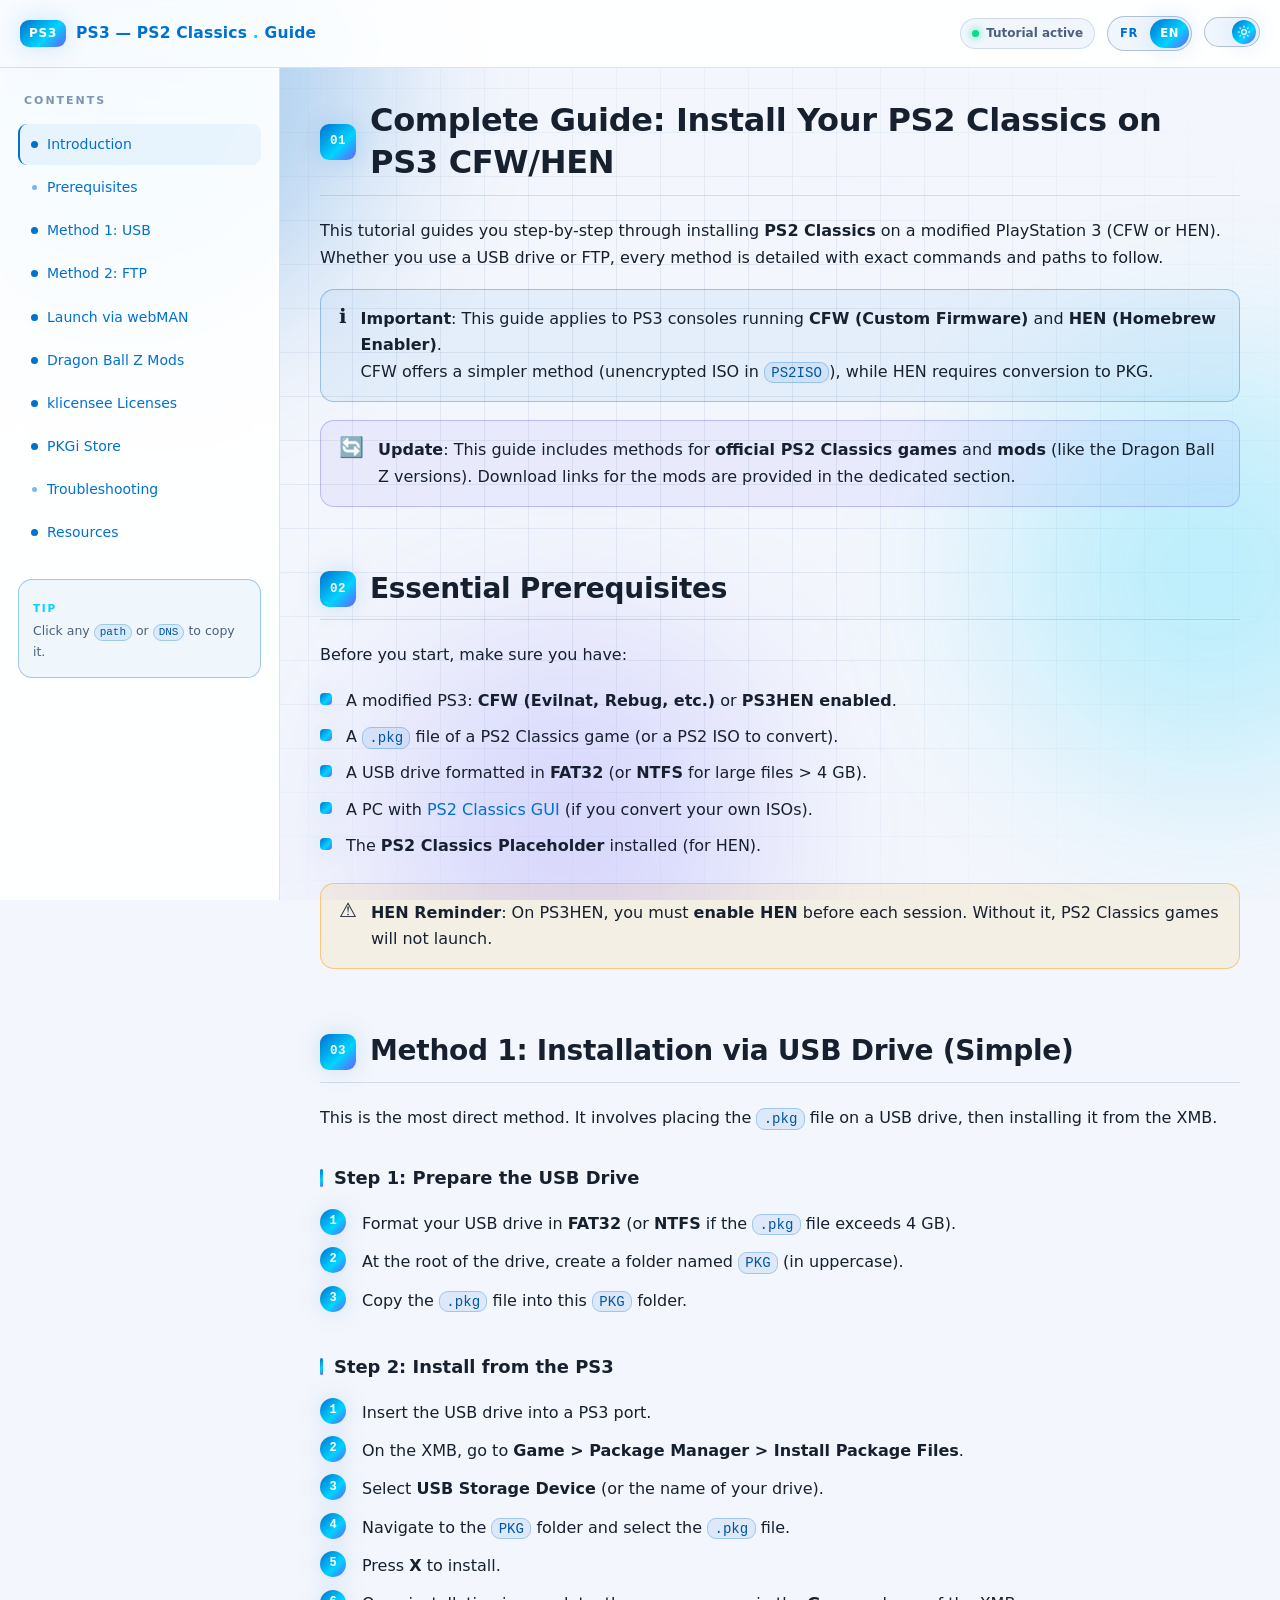
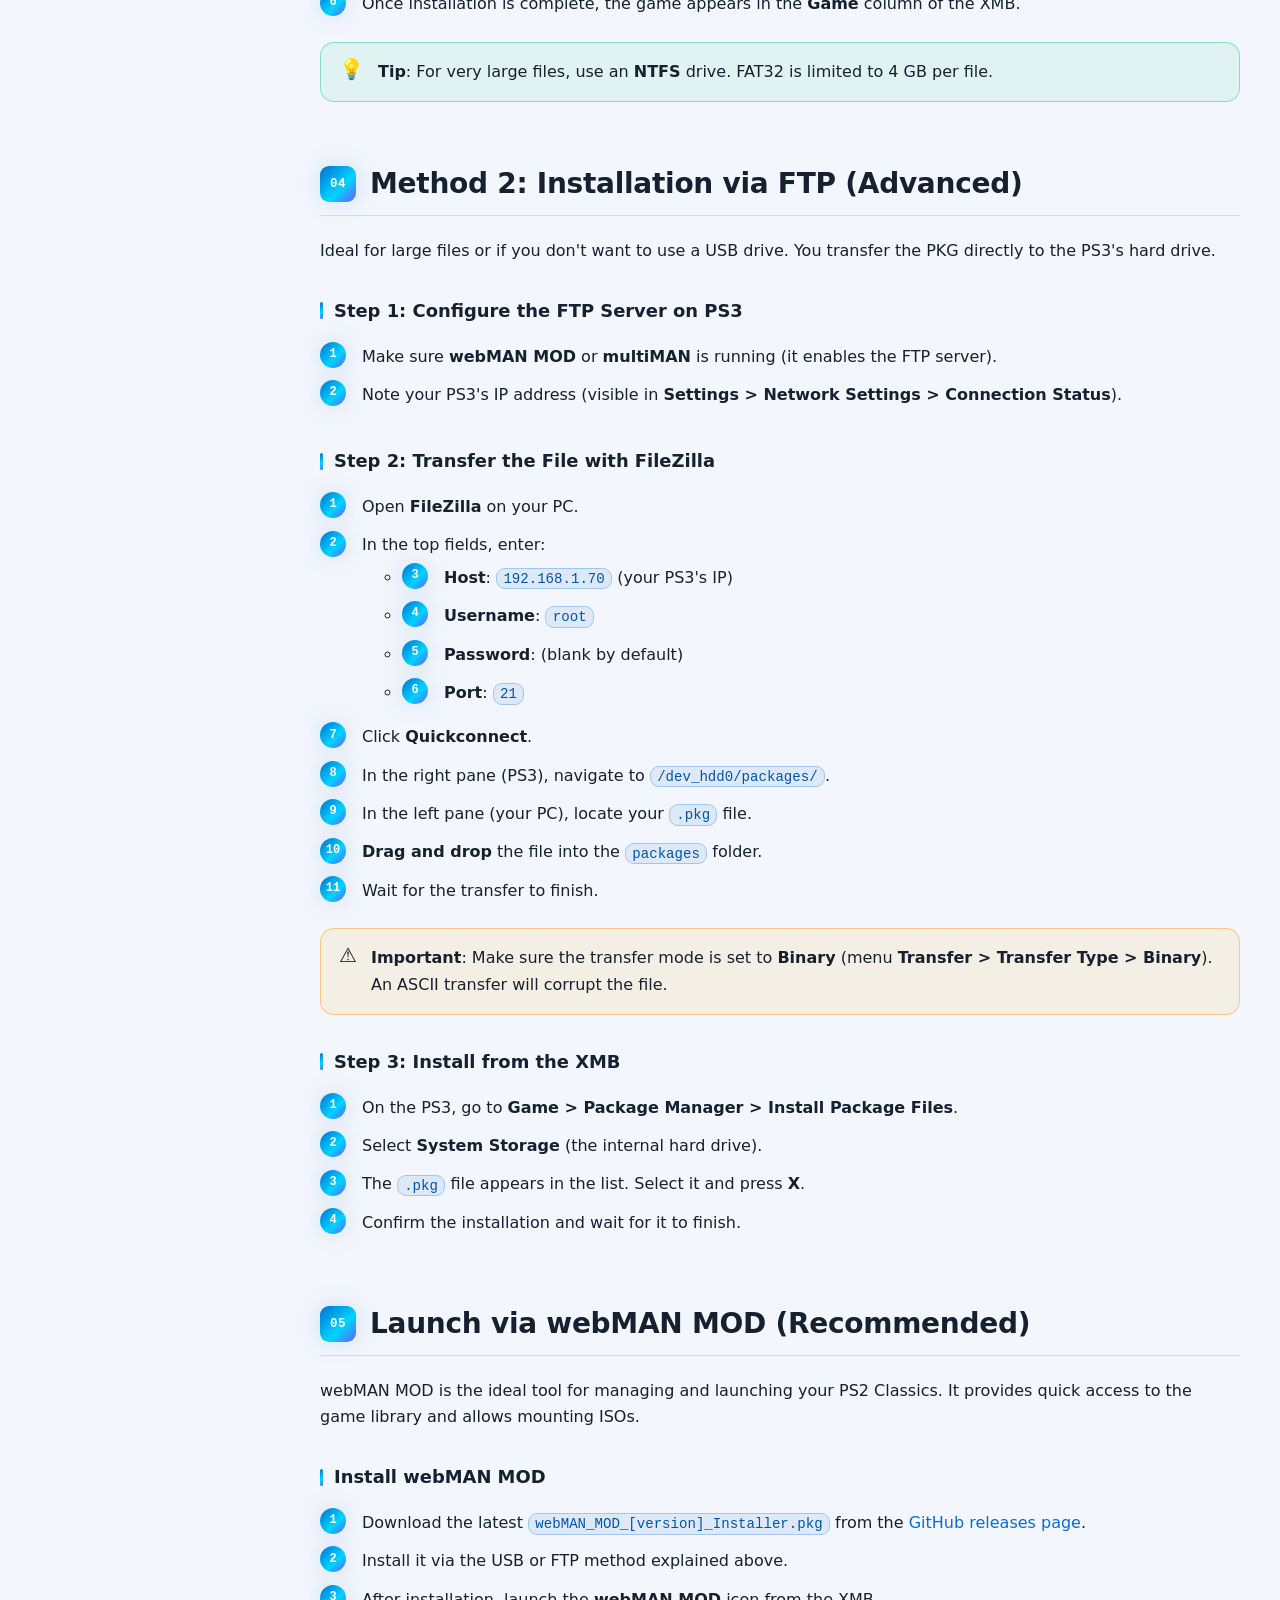
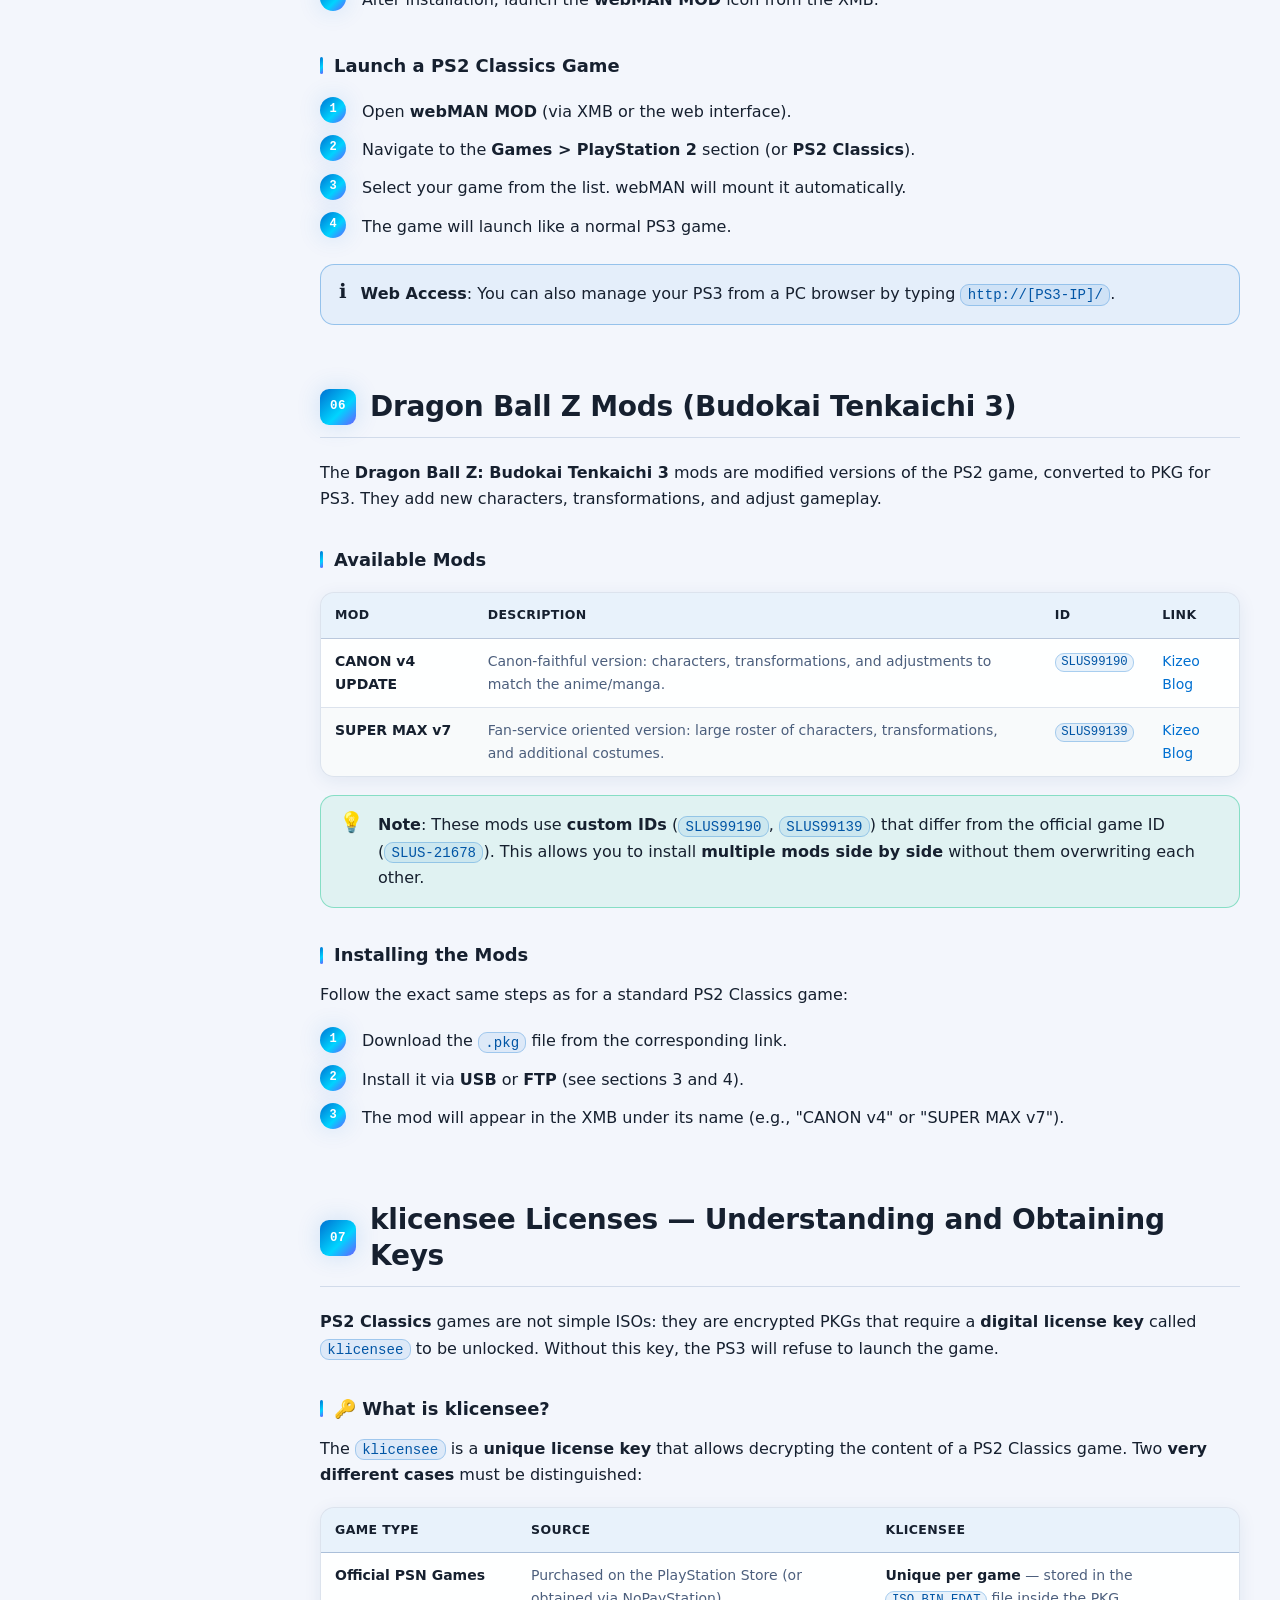
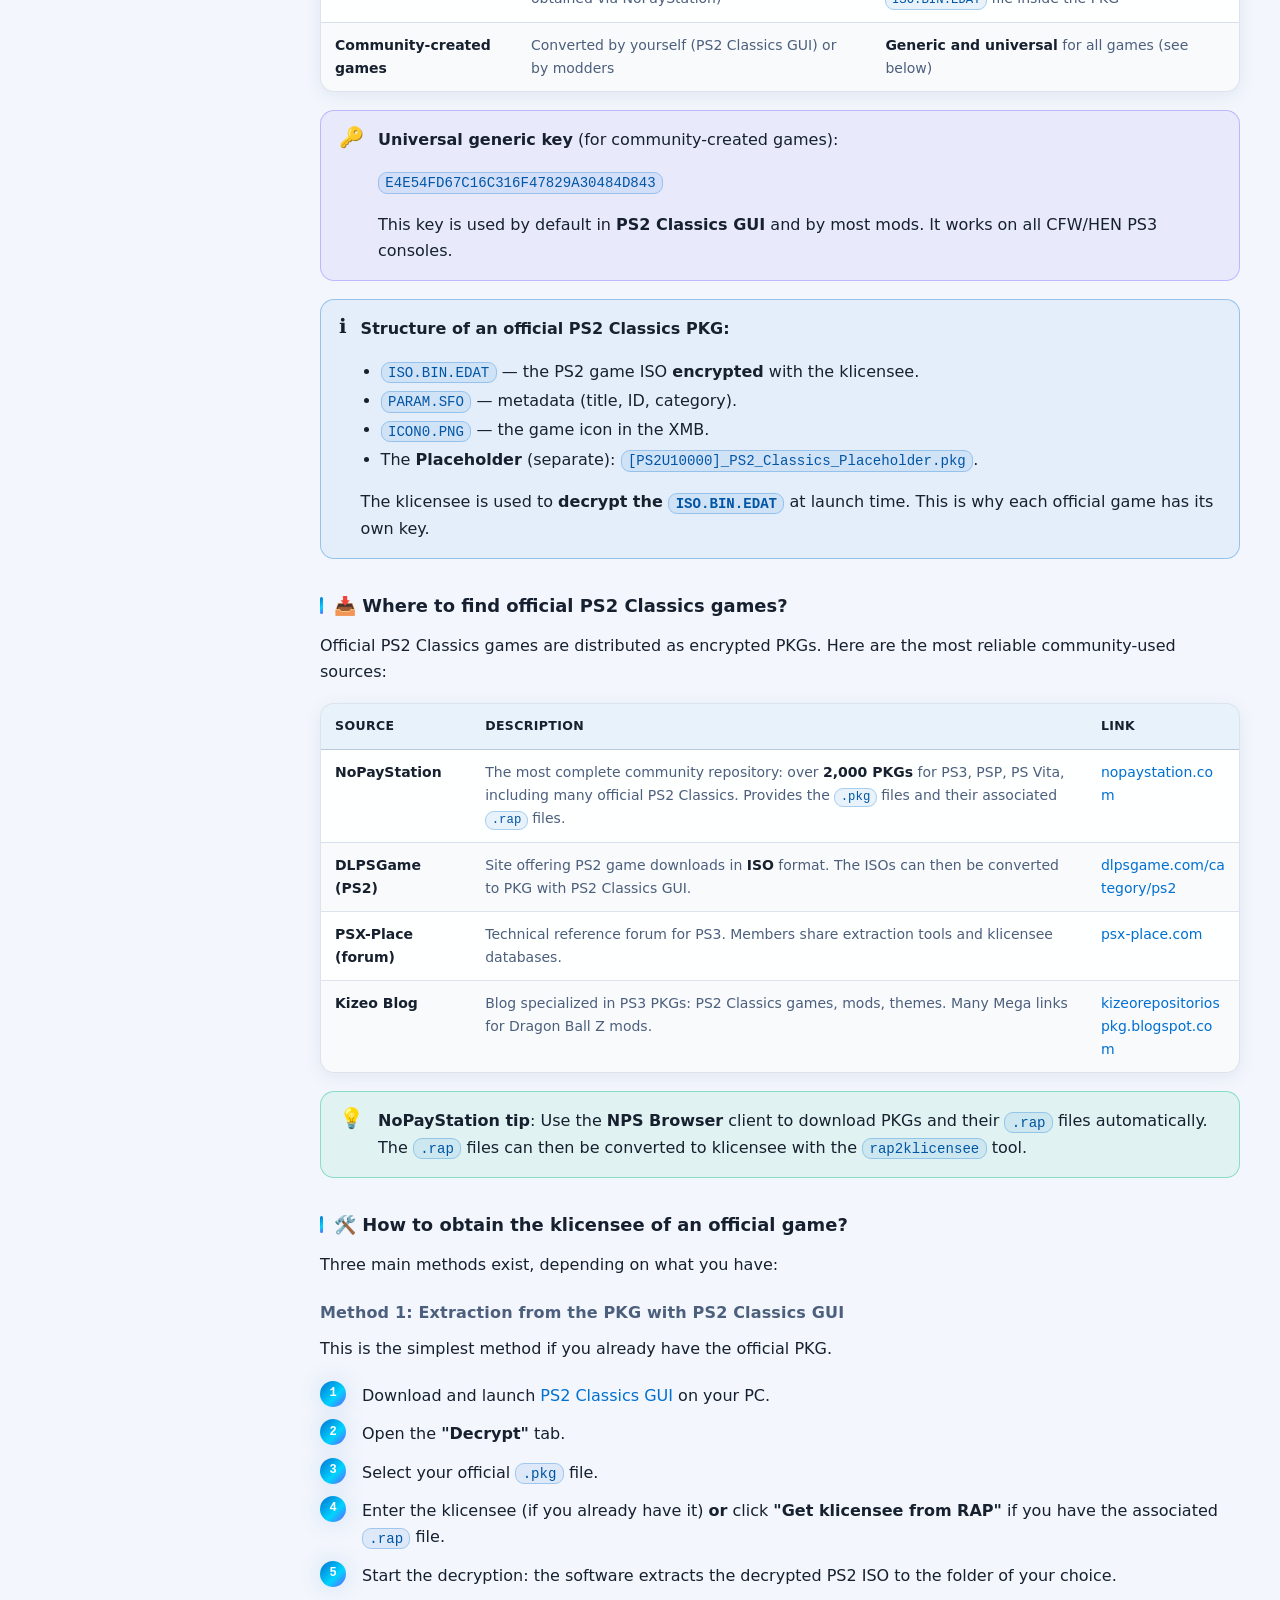
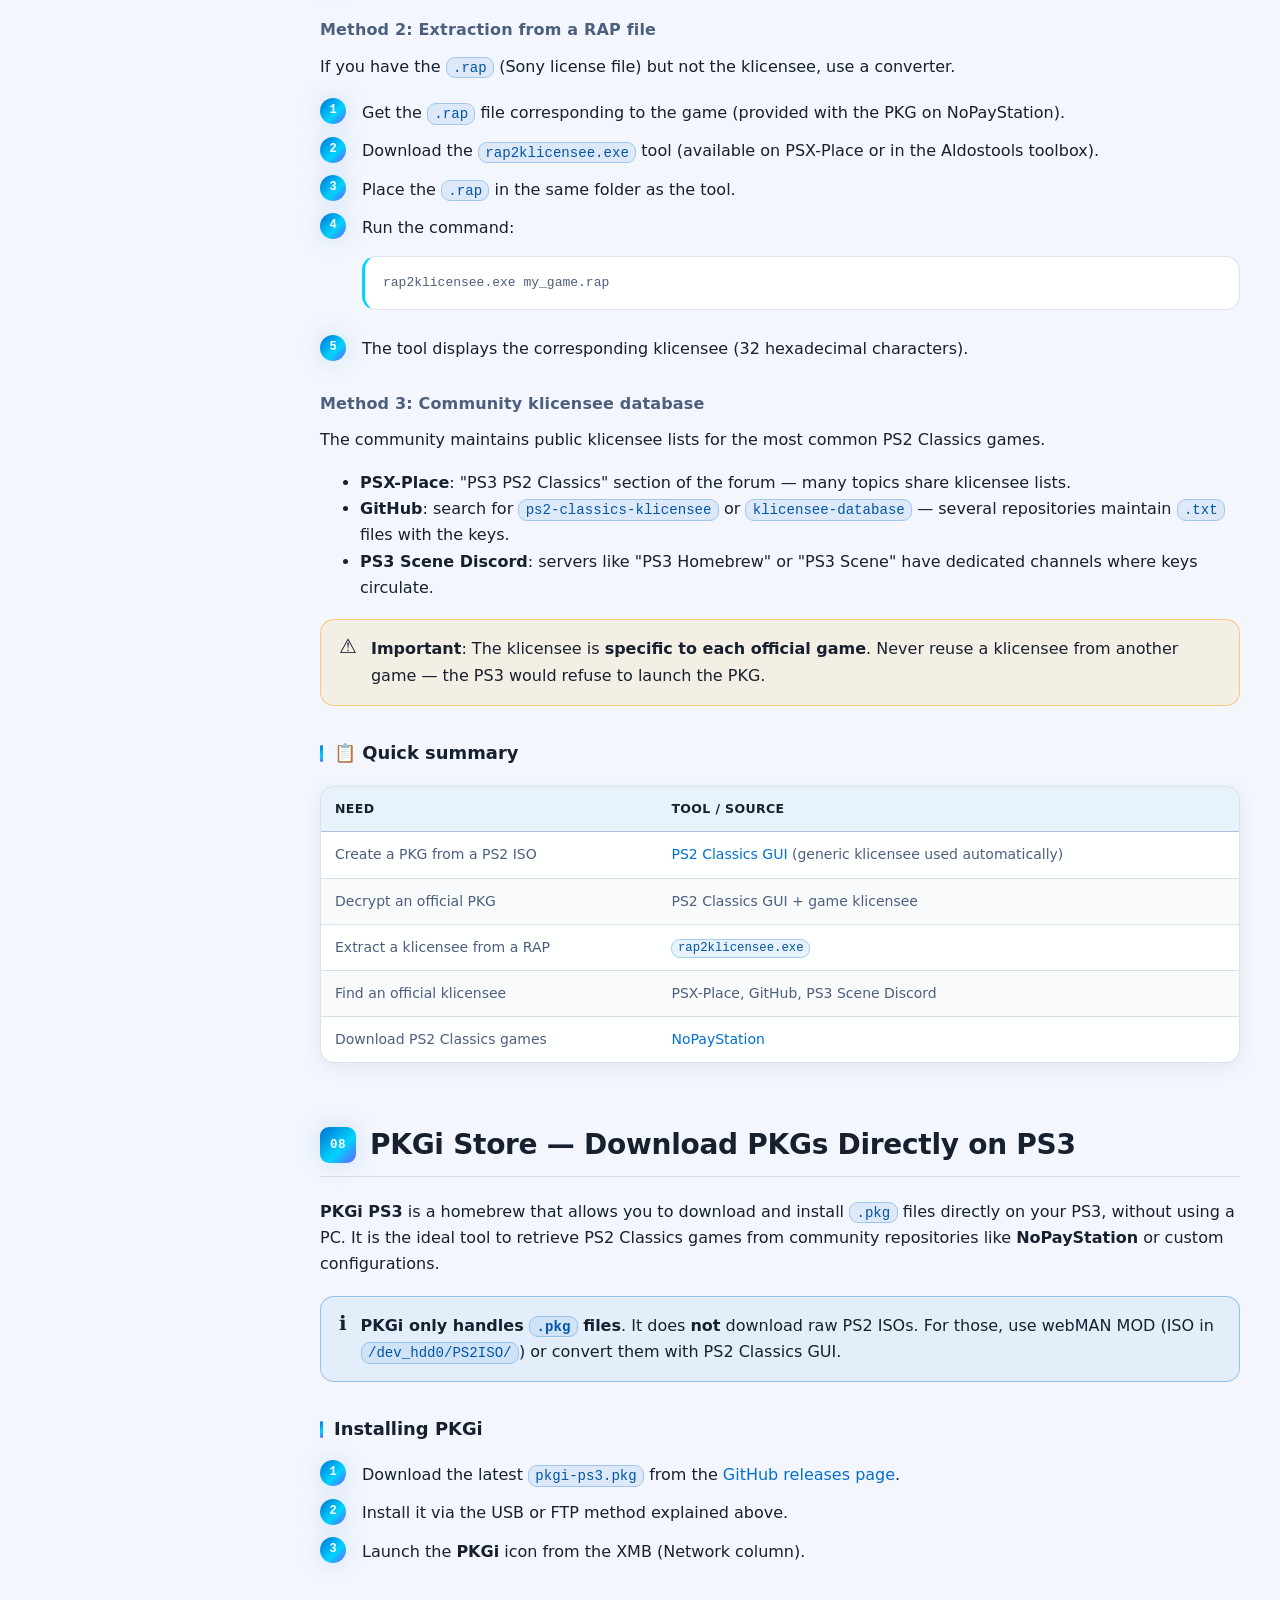
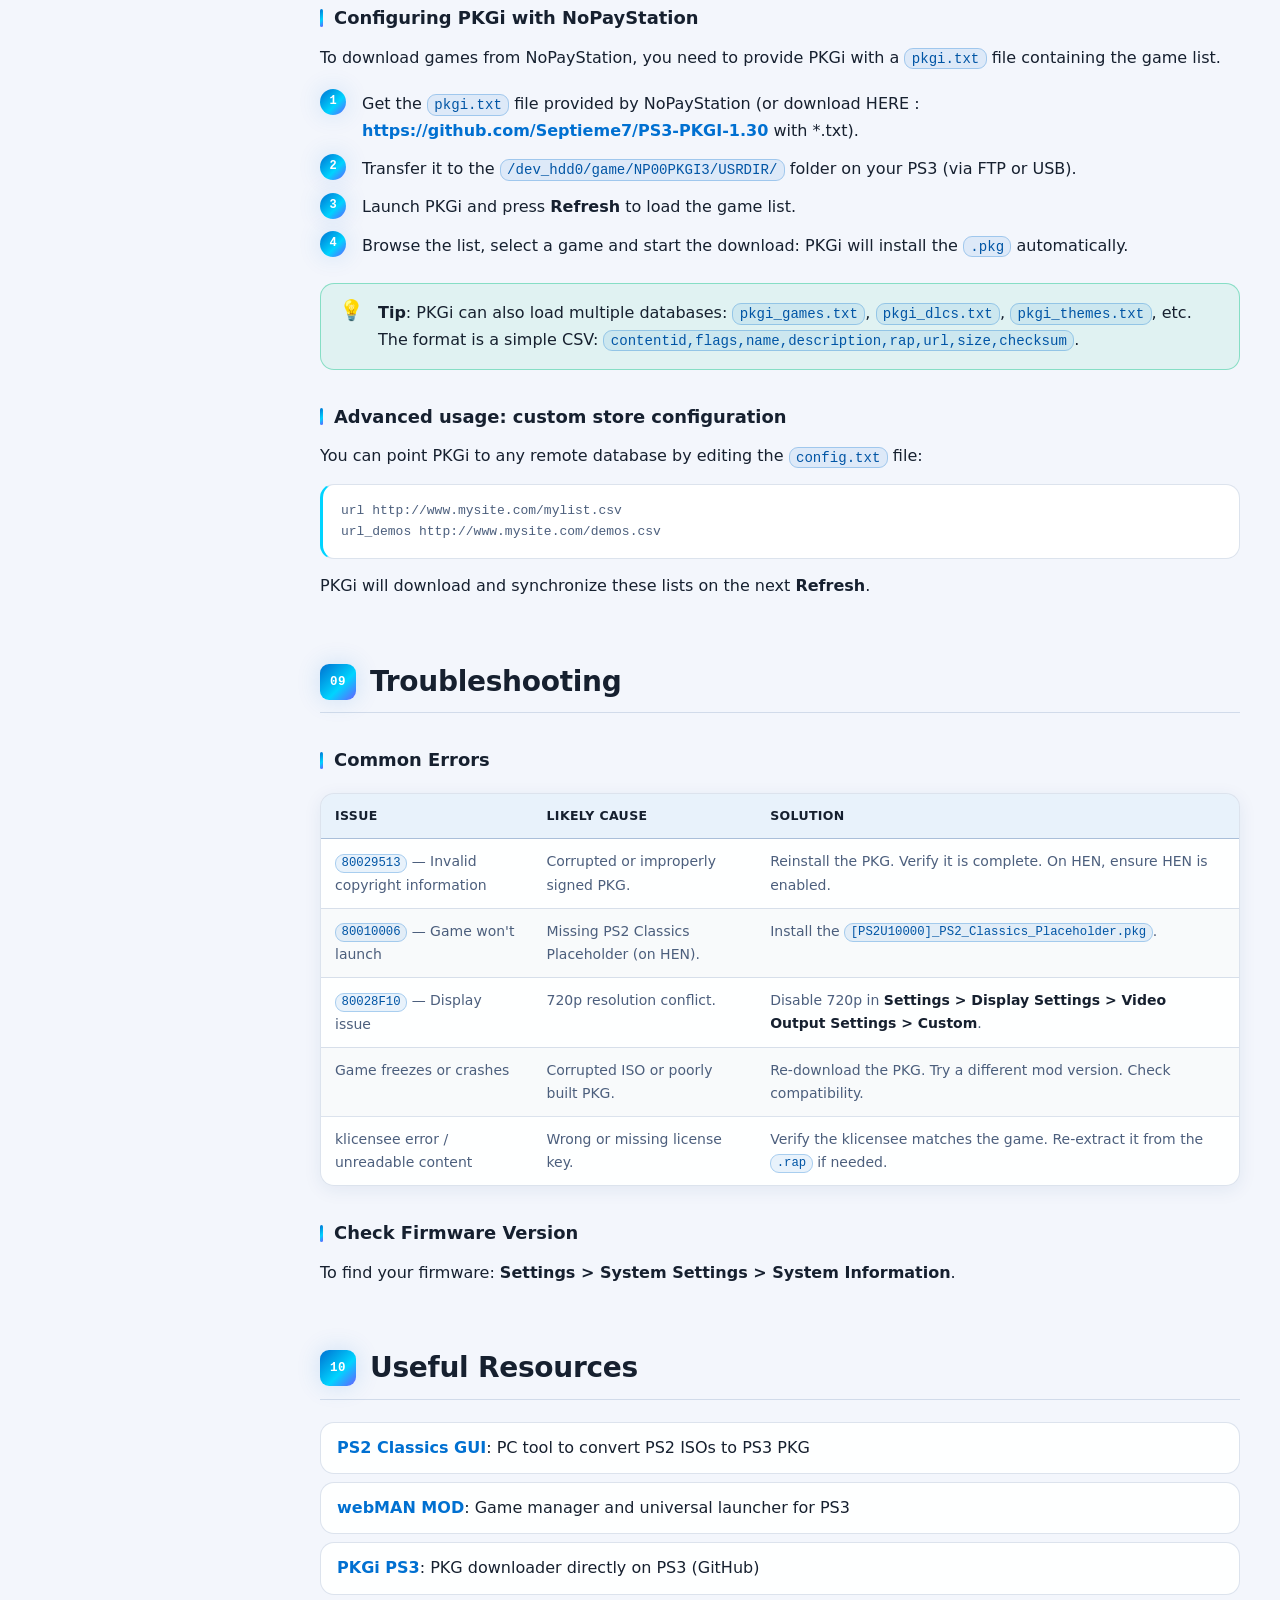
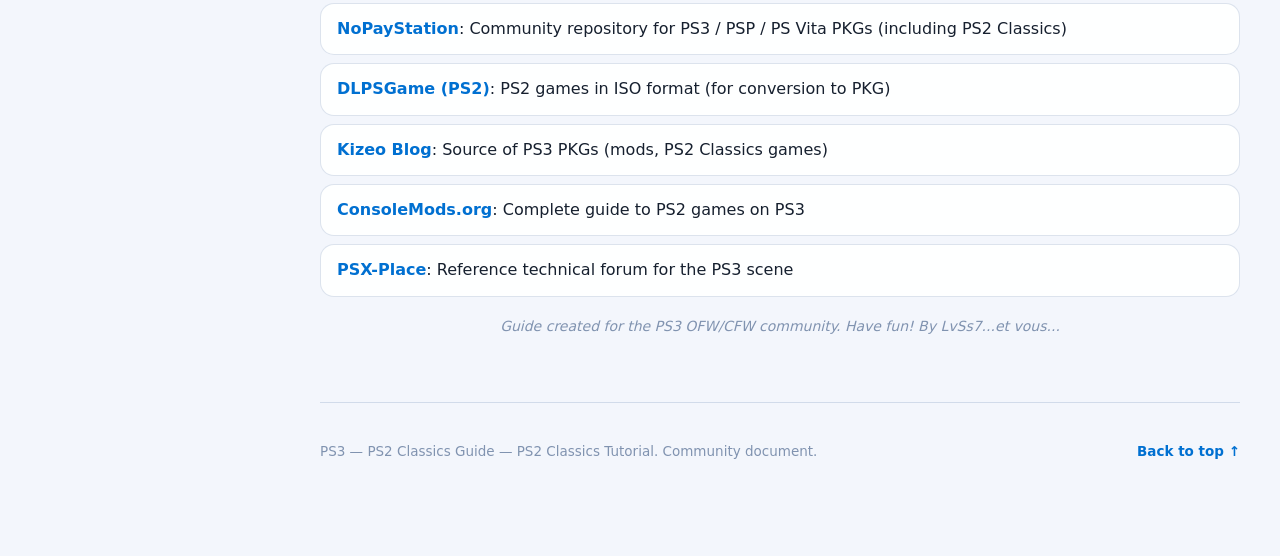
==== assets/html/en.html @ 11666c79 "Start Ps2 Classics" ====
<!DOCTYPE html>
<html lang="en" data-theme="dark">
<head>
  <meta charset="UTF-8">
  <meta name="viewport" content="width=device-width, initial-scale=1.0, viewport-fit=cover">
  <meta name="theme-color" content="#0a0e1a">
  <title>PS3 Guide — Install PS2 Classics (CFW/HEN)</title>
  <meta name="description" content="Complete tutorial: install your PS2 Classics (official games and mods) on PS3 CFW/HEN via USB, FTP and webMAN MOD.">
  <meta name="author" content="PS3 Revival Community">

  <link rel="manifest" href="../../site.manifest">
  <meta name="mobile-web-app-capable" content="yes">
  <meta name="apple-mobile-web-app-capable" content="yes">
  <meta name="apple-mobile-web-app-status-bar-style" content="black-translucent">
  <meta name="apple-mobile-web-app-title" content="PS2 Classics Tutorial">

  <meta property="og:type" content="website">
  <meta property="og:title" content="PS3 Guide — Install PS2 Classics (CFW/HEN)">
  <meta property="og:description" content="Complete tutorial to install your PS2 Classics on a modded PS3.">
  <meta property="og:locale" content="en_US">
  <meta property="og:locale:alternate" content="fr_FR">

  <link rel="alternate" hreflang="fr" href="../../index.html">
  <link rel="alternate" hreflang="en" href="./en.html">

  <link rel="icon" type="image/x-icon" href="../icon/favicon.ico">
  <link rel="icon" type="image/png" sizes="16x16" href="../icon/favicon-16x16.png">
  <link rel="icon" type="image/png" sizes="32x32" href="../icon/favicon-32x32.png">
  <link rel="apple-touch-icon" sizes="180x180" href="../icon/apple-touch-icon.png">
  <link rel="icon" type="image/png" sizes="192x192" href="../icon/android-chrome-192x192.png">
  <link rel="icon" type="image/png" sizes="512x512" href="../icon/android-chrome-512x512.png">

  <link rel="stylesheet" href="../style/style.css">
</head>
<body id="top">

  <img src="../image/me7.png" alt="" aria-hidden="true" id="bouncingImage" class="bouncing-image">

  <div class="bg-layer" aria-hidden="true">
    <div class="bg-grid"></div>
    <div class="bg-orb bg-orb--1"></div>
    <div class="bg-orb bg-orb--2"></div>
    <div class="bg-orb bg-orb--3"></div>
  </div>

  <div class="scroll-progress" aria-hidden="true"><span id="scrollProgressBar"></span></div>

  <header class="site-header" id="siteHeader">
    <div class="header-inner">
      <button class="menu-toggle" id="menuToggle" aria-label="Open menu" aria-expanded="false">
        <span></span><span></span><span></span>
      </button>

      <a href="#top" class="brand" aria-label="Back to top">
        <span class="brand-badge">PS3</span>
        <span class="brand-text">PS3 — PS2 Classics<span class="brand-dot"> . </span>Guide</span>
      </a>

      <div class="header-actions">
        <span class="status-pill" title="Status indicator">
          <span class="status-dot"></span> Tutorial active
        </span>

        <div class="lang-switch" role="group" aria-label="Language / Langue">
          <a href="../../index.html" class="lang-btn" aria-label="Français" hreflang="fr">FR</a>
          <span class="lang-btn is-active" aria-current="page" aria-label="English">EN</span>
        </div>

        <button class="theme-toggle" id="themeToggle" aria-label="Toggle theme" aria-pressed="false">
          <span class="theme-toggle__track">
            <span class="theme-toggle__thumb">
              <svg class="ico-sun" viewBox="0 0 24 24" aria-hidden="true"><circle cx="12" cy="12" r="4"/><path d="M12 2v2M12 20v2M4.93 4.93l1.41 1.41M17.66 17.66l1.41 1.41M2 12h2M20 12h2M4.93 19.07l1.41-1.41M17.66 6.34l1.41-1.41"/></svg>
              <svg class="ico-moon" viewBox="0 0 24 24" aria-hidden="true"><path d="M21 12.8A9 9 0 1 1 11.2 3a7 7 0 0 0 9.8 9.8z"/></svg>
            </span>
          </span>
        </button>
      </div>
    </div>
  </header>

  <aside class="sidebar" id="sidebar" aria-label="Main navigation">
    <nav class="sidebar-inner">
      <p class="sidebar-label">Contents</p>
      <ul class="nav-list">
        <li><a href="#intro" class="nav-link"><span class="nav-bullet"></span>Introduction</a></li>
        <li><a href="#prerequis" class="nav-link"><span class="nav-bullet"></span>Prerequisites</a></li>
        <li><a href="#methode-1-usb" class="nav-link"><span class="nav-bullet"></span>Method 1: USB</a></li>
        <li><a href="#methode-2-ftp" class="nav-link"><span class="nav-bullet"></span>Method 2: FTP</a></li>
        <li><a href="#webman" class="nav-link"><span class="nav-bullet"></span>Launch via webMAN</a></li>
        <li><a href="#mods-dbz" class="nav-link"><span class="nav-bullet"></span>Dragon Ball Z Mods</a></li>
        <li><a href="#klicensee" class="nav-link"><span class="nav-bullet"></span>klicensee Licenses</a></li>
        <li><a href="#pkgi" class="nav-link"><span class="nav-bullet"></span>PKGi Store</a></li>
        <li><a href="#depannage" class="nav-link"><span class="nav-bullet"></span>Troubleshooting</a></li>
        <li><a href="#ressources" class="nav-link"><span class="nav-bullet"></span>Resources</a></li>
      </ul>
      <div class="sidebar-foot">
        <span class="sidebar-foot__label">Tip</span>
        <p>Click any <code>path</code> or <code>DNS</code> to copy it.</p>
      </div>
    </nav>
  </aside>
  <div class="sidebar-backdrop" id="sidebarBackdrop" hidden></div>

  <main class="content" id="content">

    <!-- INTRO -->
    <section id="intro" class="section">
      <header class="section-head">
        <span class="section-tag">01</span>
        <h1 class="section-title">Complete Guide: Install Your PS2 Classics on PS3 CFW/HEN</h1>
      </header>
      <div class="section-body">
        <p>This tutorial guides you step-by-step through installing <strong>PS2 Classics</strong> on a modified PlayStation 3 (CFW or HEN). Whether you use a USB drive or FTP, every method is detailed with exact commands and paths to follow.</p>

        <div class="callout callout--info">
          <div class="callout__icon">ℹ️</div>
          <div class="callout__content">
            <p><strong>Important</strong>: This guide applies to PS3 consoles running <strong>CFW (Custom Firmware)</strong> and <strong>HEN (Homebrew Enabler)</strong>.<br>
            CFW offers a simpler method (unencrypted ISO in <code>PS2ISO</code>), while HEN requires conversion to PKG.</p>
          </div>
        </div>

        <div class="callout callout--accent">
          <div class="callout__icon">🔄</div>
          <div class="callout__content">
            <p><strong>Update</strong>: This guide includes methods for <strong>official PS2 Classics games</strong> and <strong>mods</strong> (like the Dragon Ball Z versions). Download links for the mods are provided in the dedicated section.</p>
          </div>
        </div>
      </div>
    </section>

    <!-- PREREQUIS -->
    <section id="prerequis" class="section">
      <header class="section-head">
        <span class="section-tag">02</span>
        <h2 class="section-title">Essential Prerequisites</h2>
      </header>
      <div class="section-body">
        <p>Before you start, make sure you have:</p>
        <ul class="checklist">
          <li>A modified PS3: <strong>CFW (Evilnat, Rebug, etc.)</strong> or <strong>PS3HEN enabled</strong>.</li>
          <li>A <code>.pkg</code> file of a PS2 Classics game (or a PS2 ISO to convert).</li>
          <li>A USB drive formatted in <strong>FAT32</strong> (or <strong>NTFS</strong> for large files &gt; 4 GB).</li>
          <li>A PC with <a href="https://www.psx-place.com/resources/ps2-classics-gui.638/" target="_blank" rel="noopener">PS2 Classics GUI</a> (if you convert your own ISOs).</li>
          <li>The <strong>PS2 Classics Placeholder</strong> installed (for HEN).</li>
        </ul>

        <div class="callout callout--warn">
          <div class="callout__icon">⚠️</div>
          <div class="callout__content">
            <p><strong>HEN Reminder</strong>: On PS3HEN, you must <strong>enable HEN</strong> before each session. Without it, PS2 Classics games will not launch.</p>
          </div>
        </div>
      </div>
    </section>

    <!-- METHODE 1 : USB -->
    <section id="methode-1-usb" class="section">
      <header class="section-head">
        <span class="section-tag">03</span>
        <h2 class="section-title">Method 1: Installation via USB Drive (Simple)</h2>
      </header>
      <div class="section-body">
        <p>This is the most direct method. It involves placing the <code>.pkg</code> file on a USB drive, then installing it from the XMB.</p>

        <h3 class="sub-title">Step 1: Prepare the USB Drive</h3>
        <ol class="steps">
          <li>Format your USB drive in <strong>FAT32</strong> (or <strong>NTFS</strong> if the <code>.pkg</code> file exceeds 4 GB).</li>
          <li>At the root of the drive, create a folder named <code>PKG</code> (in uppercase).</li>
          <li>Copy the <code>.pkg</code> file into this <code>PKG</code> folder.</li>
        </ol>

        <h3 class="sub-title">Step 2: Install from the PS3</h3>
        <ol class="steps">
          <li>Insert the USB drive into a PS3 port.</li>
          <li>On the XMB, go to <strong>Game &gt; Package Manager &gt; Install Package Files</strong>.</li>
          <li>Select <strong>USB Storage Device</strong> (or the name of your drive).</li>
          <li>Navigate to the <code>PKG</code> folder and select the <code>.pkg</code> file.</li>
          <li>Press <strong>X</strong> to install.</li>
          <li>Once installation is complete, the game appears in the <strong>Game</strong> column of the XMB.</li>
        </ol>

        <div class="callout callout--tip">
          <div class="callout__icon">💡</div>
          <div class="callout__content">
            <p><strong>Tip</strong>: For very large files, use an <strong>NTFS</strong> drive. FAT32 is limited to 4 GB per file.</p>
          </div>
        </div>
      </div>
    </section>

    <!-- METHODE 2 : FTP -->
    <section id="methode-2-ftp" class="section">
      <header class="section-head">
        <span class="section-tag">04</span>
        <h2 class="section-title">Method 2: Installation via FTP (Advanced)</h2>
      </header>
      <div class="section-body">
        <p>Ideal for large files or if you don't want to use a USB drive. You transfer the PKG directly to the PS3's hard drive.</p>

        <h3 class="sub-title">Step 1: Configure the FTP Server on PS3</h3>
        <ol class="steps">
          <li>Make sure <strong>webMAN MOD</strong> or <strong>multiMAN</strong> is running (it enables the FTP server).</li>
          <li>Note your PS3's IP address (visible in <strong>Settings &gt; Network Settings &gt; Connection Status</strong>).</li>
        </ol>

        <h3 class="sub-title">Step 2: Transfer the File with FileZilla</h3>
        <ol class="steps">
          <li>Open <strong>FileZilla</strong> on your PC.</li>
          <li>In the top fields, enter:
            <ul>
              <li><strong>Host</strong>: <code class="dns">192.168.1.70</code> (your PS3's IP)</li>
              <li><strong>Username</strong>: <code class="dns">root</code></li>
              <li><strong>Password</strong>: (blank by default)</li>
              <li><strong>Port</strong>: <code class="dns">21</code></li>
            </ul>
          </li>
          <li>Click <strong>Quickconnect</strong>.</li>
          <li>In the right pane (PS3), navigate to <code>/dev_hdd0/packages/</code>.</li>
          <li>In the left pane (your PC), locate your <code>.pkg</code> file.</li>
          <li><strong>Drag and drop</strong> the file into the <code>packages</code> folder.</li>
          <li>Wait for the transfer to finish.</li>
        </ol>

        <div class="callout callout--warn">
          <div class="callout__icon">⚠️</div>
          <div class="callout__content">
            <p><strong>Important</strong>: Make sure the transfer mode is set to <strong>Binary</strong> (menu <strong>Transfer &gt; Transfer Type &gt; Binary</strong>). An ASCII transfer will corrupt the file.</p>
          </div>
        </div>

        <h3 class="sub-title">Step 3: Install from the XMB</h3>
        <ol class="steps">
          <li>On the PS3, go to <strong>Game &gt; Package Manager &gt; Install Package Files</strong>.</li>
          <li>Select <strong>System Storage</strong> (the internal hard drive).</li>
          <li>The <code>.pkg</code> file appears in the list. Select it and press <strong>X</strong>.</li>
          <li>Confirm the installation and wait for it to finish.</li>
        </ol>
      </div>
    </section>

    <!-- WEBMAN -->
    <section id="webman" class="section">
      <header class="section-head">
        <span class="section-tag">05</span>
        <h2 class="section-title">Launch via webMAN MOD (Recommended)</h2>
      </header>
      <div class="section-body">
        <p>webMAN MOD is the ideal tool for managing and launching your PS2 Classics. It provides quick access to the game library and allows mounting ISOs.</p>

        <h3 class="sub-title">Install webMAN MOD</h3>
        <ol class="steps">
          <li>Download the latest <code>webMAN_MOD_[version]_Installer.pkg</code> from the <a href="https://github.com/aldostools/webMAN-MOD/releases" target="_blank" rel="noopener">GitHub releases page</a>.</li>
          <li>Install it via the USB or FTP method explained above.</li>
          <li>After installation, launch the <strong>webMAN MOD</strong> icon from the XMB.</li>
        </ol>

        <h3 class="sub-title">Launch a PS2 Classics Game</h3>
        <ol class="steps">
          <li>Open <strong>webMAN MOD</strong> (via XMB or the web interface).</li>
          <li>Navigate to the <strong>Games &gt; PlayStation 2</strong> section (or <strong>PS2 Classics</strong>).</li>
          <li>Select your game from the list. webMAN will mount it automatically.</li>
          <li>The game will launch like a normal PS3 game.</li>
        </ol>

        <div class="callout callout--info">
          <div class="callout__icon">ℹ️</div>
          <div class="callout__content">
            <p><strong>Web Access</strong>: You can also manage your PS3 from a PC browser by typing <code>http://[PS3-IP]/</code>.</p>
          </div>
        </div>
      </div>
    </section>

    <!-- MODS DBZ -->
    <section id="mods-dbz" class="section">
      <header class="section-head">
        <span class="section-tag">06</span>
        <h2 class="section-title">Dragon Ball Z Mods (Budokai Tenkaichi 3)</h2>
      </header>
      <div class="section-body">
        <p>The <strong>Dragon Ball Z: Budokai Tenkaichi 3</strong> mods are modified versions of the PS2 game, converted to PKG for PS3. They add new characters, transformations, and adjust gameplay.</p>

        <h3 class="sub-title">Available Mods</h3>
        <div class="table-wrap">
          <table>
            <thead><tr><th>Mod</th><th>Description</th><th>ID</th><th>Link</th></tr></thead>
            <tbody>
              <tr>
                <td><strong>CANON v4 UPDATE</strong></td>
                <td>Canon-faithful version: characters, transformations, and adjustments to match the anime/manga.</td>
                <td><code>SLUS99190</code></td>
                <td><a href="https://kizeorepositoriospkg.blogspot.com/" target="_blank" rel="noopener">Kizeo Blog</a></td>
              </tr>
              <tr>
                <td><strong>SUPER MAX v7</strong></td>
                <td>Fan-service oriented version: large roster of characters, transformations, and additional costumes.</td>
                <td><code>SLUS99139</code></td>
                <td><a href="https://kizeorepositoriospkg.blogspot.com/" target="_blank" rel="noopener">Kizeo Blog</a></td>
              </tr>
            </tbody>
          </table>
        </div>

        <div class="callout callout--tip">
          <div class="callout__icon">💡</div>
          <div class="callout__content">
            <p><strong>Note</strong>: These mods use <strong>custom IDs</strong> (<code>SLUS99190</code>, <code>SLUS99139</code>) that differ from the official game ID (<code>SLUS-21678</code>). This allows you to install <strong>multiple mods side by side</strong> without them overwriting each other.</p>
          </div>
        </div>

        <h3 class="sub-title">Installing the Mods</h3>
        <p>Follow the exact same steps as for a standard PS2 Classics game:</p>
        <ol class="steps">
          <li>Download the <code>.pkg</code> file from the corresponding link.</li>
          <li>Install it via <strong>USB</strong> or <strong>FTP</strong> (see sections 3 and 4).</li>
          <li>The mod will appear in the XMB under its name (e.g., "CANON v4" or "SUPER MAX v7").</li>
        </ol>
      </div>
    </section>

    <!-- KLICENSEE -->
    <section id="klicensee" class="section">
      <header class="section-head">
        <span class="section-tag">07</span>
        <h2 class="section-title">klicensee Licenses — Understanding and Obtaining Keys</h2>
      </header>
      <div class="section-body">
        <p><strong>PS2 Classics</strong> games are not simple ISOs: they are encrypted PKGs that require a <strong>digital license key</strong> called <code>klicensee</code> to be unlocked. Without this key, the PS3 will refuse to launch the game.</p>

        <h3 class="sub-title">🔑 What is klicensee?</h3>
        <p>The <code>klicensee</code> is a <strong>unique license key</strong> that allows decrypting the content of a PS2 Classics game. Two <strong>very different cases</strong> must be distinguished:</p>

        <div class="table-wrap">
          <table>
            <thead>
              <tr><th>Game Type</th><th>Source</th><th>klicensee</th></tr>
            </thead>
            <tbody>
              <tr>
                <td><strong>Official PSN Games</strong></td>
                <td>Purchased on the PlayStation Store (or obtained via NoPayStation)</td>
                <td><strong>Unique per game</strong> — stored in the <code>ISO.BIN.EDAT</code> file inside the PKG</td>
              </tr>
              <tr>
                <td><strong>Community-created games</strong></td>
                <td>Converted by yourself (PS2 Classics GUI) or by modders</td>
                <td><strong>Generic and universal</strong> for all games (see below)</td>
              </tr>
            </tbody>
          </table>
        </div>

        <div class="callout callout--accent">
          <div class="callout__icon">🔑</div>
          <div class="callout__content">
            <p><strong>Universal generic key</strong> (for community-created games):</p>
            <p><code class="dns">E4E54FD67C16C316F47829A30484D843</code></p>
            <p>This key is used by default in <strong>PS2 Classics GUI</strong> and by most mods. It works on all CFW/HEN PS3 consoles.</p>
          </div>
        </div>

        <div class="callout callout--info">
          <div class="callout__icon">ℹ️</div>
          <div class="callout__content">
            <p><strong>Structure of an official PS2 Classics PKG:</strong></p>
            <ul>
              <li><code>ISO.BIN.EDAT</code> — the PS2 game ISO <strong>encrypted</strong> with the klicensee.</li>
              <li><code>PARAM.SFO</code> — metadata (title, ID, category).</li>
              <li><code>ICON0.PNG</code> — the game icon in the XMB.</li>
              <li>The <strong>Placeholder</strong> (separate): <code>[PS2U10000]_PS2_Classics_Placeholder.pkg</code>.</li>
            </ul>
            <p>The klicensee is used to <strong>decrypt the <code>ISO.BIN.EDAT</code></strong> at launch time. This is why each official game has its own key.</p>
          </div>
        </div>

        <h3 class="sub-title">📥 Where to find official PS2 Classics games?</h3>
        <p>Official PS2 Classics games are distributed as encrypted PKGs. Here are the most reliable community-used sources:</p>

        <div class="table-wrap">
          <table>
            <thead>
              <tr><th>Source</th><th>Description</th><th>Link</th></tr>
            </thead>
            <tbody>
              <tr>
                <td><strong>NoPayStation</strong></td>
                <td>The most complete community repository: over <strong>2,000 PKGs</strong> for PS3, PSP, PS Vita, including many official PS2 Classics. Provides the <code>.pkg</code> files and their associated <code>.rap</code> files.</td>
                <td><a href="https://nopaystation.com/" target="_blank" rel="noopener">nopaystation.com</a></td>
              </tr>
              <tr>
                <td><strong>DLPSGame (PS2)</strong></td>
                <td>Site offering PS2 game downloads in <strong>ISO</strong> format. The ISOs can then be converted to PKG with PS2 Classics GUI.</td>
                <td><a href="https://dlpsgame.com/category/ps2/" target="_blank" rel="noopener">dlpsgame.com/category/ps2</a></td>
              </tr>
              <tr>
                <td><strong>PSX-Place (forum)</strong></td>
                <td>Technical reference forum for PS3. Members share extraction tools and klicensee databases.</td>
                <td><a href="https://www.psx-place.com/" target="_blank" rel="noopener">psx-place.com</a></td>
              </tr>
              <tr>
                <td><strong>Kizeo Blog</strong></td>
                <td>Blog specialized in PS3 PKGs: PS2 Classics games, mods, themes. Many Mega links for Dragon Ball Z mods.</td>
                <td><a href="https://kizeorepositoriospkg.blogspot.com/" target="_blank" rel="noopener">kizeorepositoriospkg.blogspot.com</a></td>
              </tr>
            </tbody>
          </table>
        </div>

        <div class="callout callout--tip">
          <div class="callout__icon">💡</div>
          <div class="callout__content">
            <p><strong>NoPayStation tip</strong>: Use the <strong>NPS Browser</strong> client to download PKGs and their <code>.rap</code> files automatically. The <code>.rap</code> files can then be converted to klicensee with the <code>rap2klicensee</code> tool.</p>
          </div>
        </div>

        <h3 class="sub-title">🛠️ How to obtain the klicensee of an official game?</h3>
        <p>Three main methods exist, depending on what you have:</p>

        <h4 class="sub-sub-title">Method 1: Extraction from the PKG with PS2 Classics GUI</h4>
        <p>This is the simplest method if you already have the official PKG.</p>
        <ol class="steps">
          <li>Download and launch <a href="https://www.psx-place.com/resources/ps2-classics-gui.638/" target="_blank" rel="noopener">PS2 Classics GUI</a> on your PC.</li>
          <li>Open the <strong>"Decrypt"</strong> tab.</li>
          <li>Select your official <code>.pkg</code> file.</li>
          <li>Enter the klicensee (if you already have it) <strong>or</strong> click <strong>"Get klicensee from RAP"</strong> if you have the associated <code>.rap</code> file.</li>
          <li>Start the decryption: the software extracts the decrypted PS2 ISO to the folder of your choice.</li>
        </ol>

        <h4 class="sub-sub-title">Method 2: Extraction from a RAP file</h4>
        <p>If you have the <code>.rap</code> (Sony license file) but not the klicensee, use a converter.</p>
        <ol class="steps">
          <li>Get the <code>.rap</code> file corresponding to the game (provided with the PKG on NoPayStation).</li>
          <li>Download the <code>rap2klicensee.exe</code> tool (available on PSX-Place or in the Aldostools toolbox).</li>
          <li>Place the <code>.rap</code> in the same folder as the tool.</li>
          <li>Run the command:
            <pre class="diagram">rap2klicensee.exe my_game.rap</pre>
          </li>
          <li>The tool displays the corresponding klicensee (32 hexadecimal characters).</li>
        </ol>

        <h4 class="sub-sub-title">Method 3: Community klicensee database</h4>
        <p>The community maintains public klicensee lists for the most common PS2 Classics games.</p>
        <ul>
          <li><strong>PSX-Place</strong>: "PS3 PS2 Classics" section of the forum — many topics share klicensee lists.</li>
          <li><strong>GitHub</strong>: search for <code>ps2-classics-klicensee</code> or <code>klicensee-database</code> — several repositories maintain <code>.txt</code> files with the keys.</li>
          <li><strong>PS3 Scene Discord</strong>: servers like "PS3 Homebrew" or "PS3 Scene" have dedicated channels where keys circulate.</li>
        </ul>

        <div class="callout callout--warn">
          <div class="callout__icon">⚠️</div>
          <div class="callout__content">
            <p><strong>Important</strong>: The klicensee is <strong>specific to each official game</strong>. Never reuse a klicensee from another game — the PS3 would refuse to launch the PKG.</p>
          </div>
        </div>

        <h3 class="sub-title">📋 Quick summary</h3>
        <div class="table-wrap">
          <table>
            <thead>
              <tr><th>Need</th><th>Tool / Source</th></tr>
            </thead>
            <tbody>
              <tr><td>Create a PKG from a PS2 ISO</td><td><a href="https://www.psx-place.com/resources/ps2-classics-gui.638/" target="_blank" rel="noopener">PS2 Classics GUI</a> (generic klicensee used automatically)</td></tr>
              <tr><td>Decrypt an official PKG</td><td>PS2 Classics GUI + game klicensee</td></tr>
              <tr><td>Extract a klicensee from a RAP</td><td><code>rap2klicensee.exe</code></td></tr>
              <tr><td>Find an official klicensee</td><td>PSX-Place, GitHub, PS3 Scene Discord</td></tr>
              <tr><td>Download PS2 Classics games</td><td><a href="https://nopaystation.com/" target="_blank" rel="noopener">NoPayStation</a></td></tr>
            </tbody>
          </table>
        </div>
      </div>
    </section>

    <!-- PKGI -->
    <section id="pkgi" class="section">
      <header class="section-head">
        <span class="section-tag">08</span>
        <h2 class="section-title">PKGi Store — Download PKGs Directly on PS3</h2>
      </header>
      <div class="section-body">
        <p><strong>PKGi PS3</strong> is a homebrew that allows you to download and install <code>.pkg</code> files directly on your PS3, without using a PC. It is the ideal tool to retrieve PS2 Classics games from community repositories like <strong>NoPayStation</strong> or custom configurations.</p>

        <div class="callout callout--info">
          <div class="callout__icon">ℹ️</div>
          <div class="callout__content">
            <p><strong>PKGi only handles <code>.pkg</code> files</strong>. It does <strong>not</strong> download raw PS2 ISOs. For those, use webMAN MOD (ISO in <code>/dev_hdd0/PS2ISO/</code>) or convert them with PS2 Classics GUI.</p>
          </div>
        </div>

        <h3 class="sub-title">Installing PKGi</h3>
        <ol class="steps">
          <li>Download the latest <code>pkgi-ps3.pkg</code> from the <a href="https://github.com/bucanero/pkgi-ps3/releases" target="_blank" rel="noopener">GitHub releases page</a>.</li>
          <li>Install it via the USB or FTP method explained above.</li>
          <li>Launch the <strong>PKGi</strong> icon from the XMB (Network column).</li>
        </ol>

        <h3 class="sub-title">Configuring PKGi with NoPayStation</h3>
        <p>To download games from NoPayStation, you need to provide PKGi with a <code>pkgi.txt</code> file containing the game list.</p>
        <ol class="steps">
          <li>Get the <code>pkgi.txt</code> file provided by NoPayStation (or download HERE : <a href="https://github.com/Septieme7/PS3-PKGI-1.30" target="_blank" rel="noopener"><strong>https://github.com/Septieme7/PS3-PKGI-1.30</strong></a> with *.txt).</li>
          <li>Transfer it to the <code>/dev_hdd0/game/NP00PKGI3/USRDIR/</code> folder on your PS3 (via FTP or USB).</li>
          <li>Launch PKGi and press <strong>Refresh</strong> to load the game list.</li>
          <li>Browse the list, select a game and start the download: PKGi will install the <code>.pkg</code> automatically.</li>
        </ol>

        <div class="callout callout--tip">
          <div class="callout__icon">💡</div>
          <div class="callout__content">
            <p><strong>Tip</strong>: PKGi can also load multiple databases: <code>pkgi_games.txt</code>, <code>pkgi_dlcs.txt</code>, <code>pkgi_themes.txt</code>, etc. The format is a simple CSV: <code>contentid,flags,name,description,rap,url,size,checksum</code>.</p>
          </div>
        </div>

        <h3 class="sub-title">Advanced usage: custom store configuration</h3>
        <p>You can point PKGi to any remote database by editing the <code>config.txt</code> file:</p>
        <pre class="diagram">url http://www.mysite.com/mylist.csv
url_demos http://www.mysite.com/demos.csv</pre>
        <p>PKGi will download and synchronize these lists on the next <strong>Refresh</strong>.</p>
      </div>
    </section>

    <!-- DEPANNAGE -->
    <section id="depannage" class="section">
      <header class="section-head">
        <span class="section-tag">09</span>
        <h2 class="section-title">Troubleshooting</h2>
      </header>
      <div class="section-body">
        <h3 class="sub-title">Common Errors</h3>
        <div class="table-wrap">
          <table>
            <thead><tr><th>Issue</th><th>Likely Cause</th><th>Solution</th></tr></thead>
            <tbody>
              <tr>
                <td><code>80029513</code> — Invalid copyright information</td>
                <td>Corrupted or improperly signed PKG.</td>
                <td>Reinstall the PKG. Verify it is complete. On HEN, ensure HEN is enabled.</td>
              </tr>
              <tr>
                <td><code>80010006</code> — Game won't launch</td>
                <td>Missing PS2 Classics Placeholder (on HEN).</td>
                <td>Install the <code>[PS2U10000]_PS2_Classics_Placeholder.pkg</code>.</td>
              </tr>
              <tr>
                <td><code>80028F10</code> — Display issue</td>
                <td>720p resolution conflict.</td>
                <td>Disable 720p in <strong>Settings &gt; Display Settings &gt; Video Output Settings &gt; Custom</strong>.</td>
              </tr>
              <tr>
                <td>Game freezes or crashes</td>
                <td>Corrupted ISO or poorly built PKG.</td>
                <td>Re-download the PKG. Try a different mod version. Check compatibility.</td>
              </tr>
              <tr>
                <td>klicensee error / unreadable content</td>
                <td>Wrong or missing license key.</td>
                <td>Verify the klicensee matches the game. Re-extract it from the <code>.rap</code> if needed.</td>
              </tr>
            </tbody>
          </table>
        </div>

        <h3 class="sub-title">Check Firmware Version</h3>
        <p>To find your firmware: <strong>Settings &gt; System Settings &gt; System Information</strong>.</p>
      </div>
    </section>

    <!-- RESSOURCES -->
    <section id="ressources" class="section">
      <header class="section-head">
        <span class="section-tag">10</span>
        <h2 class="section-title">Useful Resources</h2>
      </header>
      <div class="section-body">
        <ul class="resource-list">
          <li><a href="https://www.psx-place.com/resources/ps2-classics-gui.638/" target="_blank" rel="noopener"><strong>PS2 Classics GUI</strong>: PC tool to convert PS2 ISOs to PS3 PKG</a></li>
          <li><a href="https://github.com/aldostools/webMAN-MOD/releases" target="_blank" rel="noopener"><strong>webMAN MOD</strong>: Game manager and universal launcher for PS3</a></li>
          <li><a href="https://github.com/bucanero/pkgi-ps3" target="_blank" rel="noopener"><strong>PKGi PS3</strong>: PKG downloader directly on PS3 (GitHub)</a></li>
          <li><a href="https://nopaystation.com/" target="_blank" rel="noopener"><strong>NoPayStation</strong>: Community repository for PS3 / PSP / PS Vita PKGs (including PS2 Classics)</a></li>
          <li><a href="https://dlpsgame.com/category/ps2/" target="_blank" rel="noopener"><strong>DLPSGame (PS2)</strong>: PS2 games in ISO format (for conversion to PKG)</a></li>
          <li><a href="https://kizeorepositoriospkg.blogspot.com/" target="_blank" rel="noopener"><strong>Kizeo Blog</strong>: Source of PS3 PKGs (mods, PS2 Classics games)</a></li>
          <li><a href="https://consolemods.org/wiki/PS3:PS2_Games,_Multiplayer,_and_Fixes" target="_blank" rel="noopener"><strong>ConsoleMods.org</strong>: Complete guide to PS2 games on PS3</a></li>
          <li><a href="https://www.psx-place.com/" target="_blank" rel="noopener"><strong>PSX-Place</strong>: Reference technical forum for the PS3 scene</a></li>
        </ul>

        <p class="footer-note"><em>Guide created for the PS3 OFW/CFW community. Have fun! By LvSs7...et vous...</em></p>
      </div>
    </section>

    <footer class="site-footer">
      <p>PS3 — PS2 Classics Guide — PS2 Classics Tutorial. Community document.</p>
      <a href="#top" class="back-to-top">Back to top ↑</a>
    </footer>
  </main>

  <button id="scrollTop" class="scroll-top" aria-label="Scroll back to top" title="Back to top">
    <svg viewBox="0 0 24 24" aria-hidden="true"><path d="M12 19V5M5 12l7-7 7 7"/></svg>
  </button>

  <div id="toast" class="toast" role="status" aria-live="polite"></div>

  <script src="../js/script.js"></script>
</body>
</html>
---- assets/style/style.css ----
/* =========================================================
   Guide PS3 — PS2 Classics — Style
   ========================================================= */

/* ---------- Reset & base ---------- */
*,
*::before,
*::after { box-sizing: border-box; }

html { scroll-behavior: smooth; scroll-padding-top: 90px; }

:root {
  --font-body: "Inter", system-ui, -apple-system, "Segoe UI", Roboto, "Helvetica Neue", Arial, sans-serif;
  --font-mono: "JetBrains Mono", "SFMono-Regular", Consolas, "Liberation Mono", Menlo, monospace;

  --header-h: 68px;
  --sidebar-w: 280px;
  --content-max: 1180px;

  --radius-lg: 18px;
  --radius: 14px;
  --radius-sm: 9px;
  --radius-pill: 999px;

  --accent-1: #0070d1;
  --accent-2: #00d4ff;
  --accent-3: #6a5cff;
  --accent-grad: linear-gradient(135deg, var(--accent-1) 0%, var(--accent-2) 60%, var(--accent-3) 100%);

  --transition: 0.25s cubic-bezier(0.4, 0, 0.2, 1);
  --transition-slow: 0.5s cubic-bezier(0.4, 0, 0.2, 1);
}

[data-theme="dark"] {
  color-scheme: dark;
  --bg: #070b14;
  --bg-2: #0b1120;
  --surface: rgba(18, 26, 45, 0.72);
  --surface-solid: #101728;
  --surface-2: rgba(28, 38, 60, 0.6);
  --border: rgba(120, 150, 220, 0.14);
  --border-strong: rgba(120, 150, 220, 0.28);
  --text: #e6ecf5;
  --text-muted: #93a3c4;
  --text-dim: #5c6a8a;
  --code-bg: rgba(0, 112, 209, 0.14);
  --code-border: rgba(0, 190, 255, 0.25);
  --code-text: #7fd6ff;
  --table-stripe: rgba(255, 255, 255, 0.022);
  --table-head: rgba(0, 112, 209, 0.10);
  --shadow: 0 10px 40px rgba(0, 0, 0, 0.45);
  --shadow-soft: 0 4px 18px rgba(0, 0, 0, 0.35);
  --glow: 0 0 24px rgba(0, 212, 255, 0.28);
  --callout-info-bg: rgba(0, 112, 209, 0.10);
  --callout-info-bd: rgba(0, 160, 255, 0.4);
  --callout-warn-bg: rgba(255, 176, 32, 0.08);
  --callout-warn-bd: rgba(255, 176, 32, 0.45);
  --callout-tip-bg: rgba(0, 220, 140, 0.08);
  --callout-tip-bd: rgba(0, 220, 140, 0.42);
  --callout-accent-bg: rgba(106, 92, 255, 0.10);
  --callout-accent-bd: rgba(106, 92, 255, 0.45);
  --callout-note-bg: rgba(140, 160, 200, 0.06);
  --callout-note-bd: rgba(140, 160, 200, 0.28);
}

[data-theme="light"] {
  color-scheme: light;
  --bg: #f3f6fc;
  --bg-2: #e8eef9;
  --surface: rgba(255, 255, 255, 0.92);
  --surface-solid: #ffffff;
  --surface-2: rgba(240, 245, 253, 0.9);
  --border: rgba(10, 60, 130, 0.14);
  --border-strong: rgba(10, 60, 130, 0.28);
  --text: #16202f;
  --text-muted: #4c5f7d;
  --text-dim: #8093b0;
  --code-bg: rgba(0, 112, 209, 0.09);
  --code-border: rgba(0, 112, 209, 0.28);
  --code-text: #0055a5;
  --table-stripe: rgba(10, 40, 90, 0.025);
  --table-head: rgba(0, 112, 209, 0.09);
  --shadow: 0 10px 40px rgba(30, 70, 130, 0.10);
  --shadow-soft: 0 4px 18px rgba(30, 70, 130, 0.08);
  --glow: 0 0 24px rgba(0, 112, 209, 0.16);
  --callout-info-bg: rgba(0, 112, 209, 0.06);
  --callout-info-bd: rgba(0, 112, 209, 0.35);
  --callout-warn-bg: rgba(255, 176, 32, 0.10);
  --callout-warn-bd: rgba(255, 160, 20, 0.5);
  --callout-tip-bg: rgba(0, 200, 130, 0.08);
  --callout-tip-bd: rgba(0, 190, 130, 0.4);
  --callout-accent-bg: rgba(106, 92, 255, 0.07);
  --callout-accent-bd: rgba(106, 92, 255, 0.35);
  --callout-note-bg: rgba(120, 140, 170, 0.06);
  --callout-note-bd: rgba(120, 140, 170, 0.3);
}

html, body { margin: 0; padding: 0; }

body {
  font-family: var(--font-body);
  background: var(--bg);
  color: var(--text);
  line-height: 1.65;
  -webkit-font-smoothing: antialiased;
  -moz-osx-font-smoothing: grayscale;
  transition: background-color var(--transition), color var(--transition);
  overflow-x: hidden;
  min-height: 100vh;
}

a {
  color: var(--accent-2);
  text-decoration: none;
  transition: color var(--transition), opacity var(--transition);
  word-break: break-word;
}
[data-theme="light"] a { color: var(--accent-1); }
a:hover { color: var(--accent-3); text-decoration: underline; text-underline-offset: 3px; }

code {
  font-family: var(--font-mono);
  font-size: 0.88em;
  background: var(--code-bg);
  border: 1px solid var(--code-border);
  color: var(--code-text);
  padding: 0.12em 0.45em;
  border-radius: var(--radius-sm);
  white-space: nowrap;
}

img { max-width: 100%; height: auto; display: block; }

/* ---------- Background décor ---------- */
.bg-layer {
  position: fixed;
  inset: 0;
  z-index: -1;
  overflow: hidden;
  pointer-events: none;
}
.bg-grid {
  position: absolute;
  inset: 0;
  background-image:
    linear-gradient(to right, var(--border) 1px, transparent 1px),
    linear-gradient(to bottom, var(--border) 1px, transparent 1px);
  background-size: 44px 44px;
  mask-image: radial-gradient(ellipse at center, black 30%, transparent 85%);
  -webkit-mask-image: radial-gradient(ellipse at center, black 30%, transparent 85%);
  opacity: 0.55;
}
.bg-orb {
  position: absolute;
  border-radius: 50%;
  filter: blur(90px);
  opacity: 0.32;
  animation: float 22s ease-in-out infinite;
}
.bg-orb--1 { width: 480px; height: 480px; background: var(--accent-1); top: -160px; left: -120px; animation-delay: 0s; }
.bg-orb--2 { width: 420px; height: 420px; background: var(--accent-2); top: 40%; right: -140px; animation-delay: -8s; opacity: 0.22; }
.bg-orb--3 { width: 380px; height: 380px; background: var(--accent-3); bottom: -120px; left: 30%; animation-delay: -16s; opacity: 0.2; }

@keyframes float {
  0%, 100% { transform: translate(0, 0) scale(1); }
  33%      { transform: translate(40px, -30px) scale(1.06); }
  66%      { transform: translate(-30px, 30px) scale(0.96); }
}

/* ---------- Barre de progression ---------- */
.scroll-progress {
  position: fixed;
  top: 0; left: 0; right: 0;
  height: 3px;
  background: transparent;
  z-index: 100;
  pointer-events: none;
}
.scroll-progress span {
  display: block;
  height: 100%;
  width: 0%;
  background: var(--accent-grad);
  box-shadow: var(--glow);
  transition: width 0.1s linear;
}

/* ---------- Header ---------- */
.site-header {
  position: fixed;
  top: 0; left: 0; right: 0;
  height: var(--header-h);
  z-index: 90;
  background: var(--surface);
  backdrop-filter: saturate(180%) blur(16px);
  -webkit-backdrop-filter: saturate(180%) blur(16px);
  border-bottom: 1px solid var(--border);
  transition: background var(--transition), border-color var(--transition), box-shadow var(--transition);
}
.site-header.scrolled {
  box-shadow: var(--shadow-soft);
}
.header-inner {
  height: 100%;
  max-width: 100%;
  padding: 0 20px;
  display: flex;
  align-items: center;
  gap: 16px;
}

.brand {
  display: inline-flex;
  align-items: center;
  gap: 10px;
  font-weight: 800;
  color: var(--text);
  text-decoration: none;
  letter-spacing: 0.2px;
}
.brand:hover { text-decoration: none; color: var(--text); }
.brand-badge {
  display: inline-grid;
  place-items: center;
  padding: 4px 9px;
  font-size: 12px;
  font-weight: 800;
  letter-spacing: 0.06em;
  color: #fff;
  background: var(--accent-grad);
  border-radius: var(--radius-sm);
  box-shadow: var(--glow);
}
.brand-text { font-size: 15.5px; }
.brand-dot { color: var(--accent-2); }

.header-actions {
  margin-left: auto;
  display: flex;
  align-items: center;
  gap: 12px;
}

.status-pill {
  display: inline-flex;
  align-items: center;
  gap: 7px;
  padding: 5px 11px;
  font-size: 12px;
  font-weight: 600;
  color: var(--text-muted);
  background: var(--surface-2);
  border: 1px solid var(--border);
  border-radius: var(--radius-pill);
}
.status-dot {
  width: 7px; height: 7px;
  border-radius: 50%;
  background: #00e08a;
  box-shadow: 0 0 8px #00e08a;
  animation: pulse 2s ease-in-out infinite;
}
@keyframes pulse {
  0%, 100% { opacity: 1; }
  50%      { opacity: 0.4; }
}

/* Toggle thème */
.theme-toggle {
  background: transparent;
  border: 0;
  padding: 0;
  cursor: pointer;
  border-radius: var(--radius-pill);
  outline-offset: 3px;
}
.theme-toggle__track {
  position: relative;
  display: inline-block;
  width: 56px; height: 30px;
  border-radius: var(--radius-pill);
  background: var(--surface-2);
  border: 1px solid var(--border-strong);
  transition: background var(--transition), border-color var(--transition);
}
.theme-toggle__thumb {
  position: absolute;
  top: 50%;
  left: 3px;
  transform: translateY(-50%);
  width: 24px; height: 24px;
  border-radius: 50%;
  background: var(--accent-grad);
  box-shadow: var(--glow);
  display: grid;
  place-items: center;
  color: #fff;
  transition: left var(--transition-slow);
}
[data-theme="light"] .theme-toggle__thumb { left: calc(100% - 27px); }
.theme-toggle svg {
  position: absolute;
  width: 14px; height: 14px;
  fill: none;
  stroke: currentColor;
  stroke-width: 2;
  stroke-linecap: round;
  stroke-linejoin: round;
  transition: opacity var(--transition), transform var(--transition);
}
.theme-toggle .ico-sun  { opacity: 0; transform: rotate(60deg); }
.theme-toggle .ico-moon { opacity: 1; transform: rotate(0); }
[data-theme="light"] .theme-toggle .ico-sun  { opacity: 1; transform: rotate(0); }
[data-theme="light"] .theme-toggle .ico-moon { opacity: 0; transform: rotate(-60deg); }

/* Burger */
.menu-toggle {
  display: none;
  width: 38px; height: 38px;
  border-radius: var(--radius-sm);
  background: var(--surface-2);
  border: 1px solid var(--border);
  cursor: pointer;
  padding: 0;
  position: relative;
}
.menu-toggle span {
  position: absolute;
  left: 9px; right: 9px;
  height: 2px;
  background: var(--text);
  border-radius: 2px;
  transition: transform var(--transition), opacity var(--transition), top var(--transition);
}
.menu-toggle span:nth-child(1) { top: 12px; }
.menu-toggle span:nth-child(2) { top: 18px; }
.menu-toggle span:nth-child(3) { top: 24px; }
.menu-toggle[aria-expanded="true"] span:nth-child(1) { top: 18px; transform: rotate(45deg); }
.menu-toggle[aria-expanded="true"] span:nth-child(2) { opacity: 0; }
.menu-toggle[aria-expanded="true"] span:nth-child(3) { top: 18px; transform: rotate(-45deg); }

/* ---------- Sélecteur de langue FR / EN ---------- */
.lang-switch {
  display: inline-flex;
  align-items: center;
  padding: 2px;
  gap: 2px;
  background: var(--surface-2);
  border: 1px solid var(--border-strong);
  border-radius: var(--radius-pill);
}
.lang-btn {
  display: inline-flex;
  align-items: center;
  justify-content: center;
  min-width: 34px;
  padding: 5px 10px;
  border-radius: var(--radius-pill);
  font-family: var(--font-body);
  font-size: 11.5px;
  font-weight: 800;
  letter-spacing: 0.06em;
  color: var(--text-muted);
  text-decoration: none;
  cursor: pointer;
  transition: background var(--transition), color var(--transition), box-shadow var(--transition);
  user-select: none;
}
a.lang-btn:hover {
  color: var(--text);
  background: var(--surface);
  text-decoration: none;
}
.lang-btn.is-active {
  background: var(--accent-grad);
  color: #fff;
  box-shadow: var(--glow);
  cursor: default;
  pointer-events: none;
}
.lang-btn:focus-visible {
  outline: 2px solid var(--accent-2);
  outline-offset: 2px;
}

@media (max-width: 640px) {
  .lang-btn { padding: 4px 8px; min-width: 30px; font-size: 11px; }
}

/* ---------- Sidebar ---------- */
.sidebar {
  position: fixed;
  top: var(--header-h);
  left: 0;
  width: var(--sidebar-w);
  height: calc(100vh - var(--header-h));
  z-index: 80;
  background: var(--surface);
  backdrop-filter: saturate(180%) blur(16px);
  -webkit-backdrop-filter: saturate(180%) blur(16px);
  border-right: 1px solid var(--border);
  overflow-y: auto;
  transition: transform var(--transition-slow), background var(--transition);
  scrollbar-width: thin;
}
.sidebar-inner { padding: 24px 18px 32px; }
.sidebar-label {
  font-size: 11px;
  text-transform: uppercase;
  letter-spacing: 0.18em;
  color: var(--text-dim);
  font-weight: 700;
  margin: 0 0 14px 6px;
}
.nav-list { list-style: none; margin: 0; padding: 0; display: flex; flex-direction: column; gap: 2px; }
.nav-link {
  display: flex;
  align-items: center;
  gap: 10px;
  padding: 9px 12px;
  color: var(--text-muted);
  font-size: 14px;
  font-weight: 500;
  border-radius: var(--radius-sm);
  border-left: 2px solid transparent;
  transition: background var(--transition), color var(--transition), border-color var(--transition), transform var(--transition);
  text-decoration: none;
}
.nav-link:hover {
  background: var(--surface-2);
  color: var(--text);
  text-decoration: none;
  transform: translateX(2px);
}
.nav-link.active {
  background: var(--callout-info-bg);
  color: var(--accent-2);
  border-left-color: var(--accent-2);
}
[data-theme="light"] .nav-link.active { color: var(--accent-1); border-left-color: var(--accent-1); }
.nav-bullet {
  width: 5px; height: 5px;
  border-radius: 50%;
  background: currentColor;
  opacity: 0.5;
  transition: opacity var(--transition), transform var(--transition);
}
.nav-link.active .nav-bullet { opacity: 1; transform: scale(1.4); box-shadow: var(--glow); }

.sidebar-foot {
  margin-top: 26px;
  padding: 14px;
  border-radius: var(--radius);
  background: var(--callout-info-bg);
  border: 1px solid var(--callout-info-bd);
}
.sidebar-foot__label {
  display: inline-block;
  font-size: 10.5px;
  text-transform: uppercase;
  letter-spacing: 0.16em;
  font-weight: 800;
  color: var(--accent-2);
  margin-bottom: 4px;
}
.sidebar-foot p { margin: 0; font-size: 12.5px; color: var(--text-muted); }

.sidebar-backdrop {
  position: fixed;
  inset: var(--header-h) 0 0 0;
  background: rgba(0, 0, 0, 0.55);
  z-index: 79;
  opacity: 0;
  transition: opacity var(--transition);
  backdrop-filter: blur(2px);
}
.sidebar-backdrop.show { opacity: 1; }
.sidebar-backdrop[hidden] { display: none; }

/* ---------- Contenu principal ---------- */
.content {
  margin-left: var(--sidebar-w);
  padding: calc(var(--header-h) + 32px) 40px 80px;
  max-width: calc(var(--content-max) + var(--sidebar-w));
  transition: margin var(--transition-slow);
}

.section { margin-bottom: 64px; scroll-margin-top: 90px; }

.section-head {
  display: flex;
  align-items: center;
  gap: 14px;
  margin-bottom: 22px;
  padding-bottom: 12px;
  border-bottom: 1px solid var(--border);
}
.section-tag {
  flex: 0 0 auto;
  display: inline-grid;
  place-items: center;
  min-width: 36px;
  height: 36px;
  padding: 0 8px;
  font-family: var(--font-mono);
  font-size: 12.5px;
  font-weight: 700;
  color: #fff;
  background: var(--accent-grad);
  border-radius: var(--radius-sm);
  box-shadow: var(--glow);
  letter-spacing: 0.04em;
}
.section-title {
  margin: 0;
  font-size: clamp(1.25rem, 2.4vw, 1.75rem);
  font-weight: 800;
  line-height: 1.3;
  letter-spacing: -0.01em;
}
h1.section-title { font-size: clamp(1.4rem, 3vw, 2rem); }

.section-body > p { margin: 0 0 14px; }

.sub-title {
  margin: 32px 0 12px;
  font-size: 1.12rem;
  font-weight: 700;
  color: var(--text);
  position: relative;
  padding-left: 14px;
}
.sub-title::before {
  content: "";
  position: absolute;
  left: 0;
  top: 0.35em;
  bottom: 0.35em;
  width: 3px;
  border-radius: 2px;
  background: var(--accent-grad);
}
.sub-sub-title {
  margin: 22px 0 10px;
  font-size: 1rem;
  font-weight: 700;
  color: var(--text-muted);
  letter-spacing: 0.01em;
}

/* ---------- Callouts ---------- */
.callout {
  display: flex;
  gap: 14px;
  margin: 18px 0;
  padding: 16px 18px;
  border-radius: var(--radius);
  border: 1px solid var(--callout-note-bd);
  background: var(--callout-note-bg);
  transition: border-color var(--transition), background var(--transition), transform var(--transition);
}
.callout:hover { transform: translateY(-1px); }
.callout__icon { font-size: 20px; line-height: 1; flex: 0 0 auto; }
.callout__content > :first-child { margin-top: 0; }
.callout__content > :last-child { margin-bottom: 0; }
.callout__content ul { margin: 8px 0 0 0; padding-left: 20px; }
.callout__content li { margin: 3px 0; }

.callout--info   { background: var(--callout-info-bg); border-color: var(--callout-info-bd); }
.callout--warn   { background: var(--callout-warn-bg); border-color: var(--callout-warn-bd); }
.callout--tip    { background: var(--callout-tip-bg); border-color: var(--callout-tip-bd); }
.callout--accent { background: var(--callout-accent-bg); border-color: var(--callout-accent-bd); }
.callout--note   { background: var(--callout-note-bg); border-color: var(--callout-note-bd); font-size: 14px; }

/* ---------- Listes ---------- */
.checklist,
.steps,
.warn-list,
.resource-list,
.game-list {
  margin: 10px 0 18px;
  padding-left: 0;
  list-style: none;
}

.checklist li,
.warn-list li {
  position: relative;
  padding: 5px 0 5px 26px;
}
.checklist li::before {
  content: "";
  position: absolute;
  left: 0; top: 0.62em;
  width: 12px; height: 12px;
  border-radius: 4px;
  background: var(--accent-grad);
  box-shadow: var(--glow);
}
.warn-list li::before {
  content: "⚠";
  position: absolute;
  left: 0; top: 0;
  color: #ffb020;
  font-size: 15px;
}

.steps { counter-reset: step; }
.steps li {
  counter-increment: step;
  position: relative;
  padding: 6px 0 6px 42px;
}
.steps li::before {
  content: counter(step);
  position: absolute;
  left: 0; top: 0.35em;
  width: 26px; height: 26px;
  display: grid;
  place-items: center;
  font-family: var(--font-mono);
  font-size: 12px;
  font-weight: 800;
  color: #fff;
  background: var(--accent-grad);
  border-radius: 50%;
  box-shadow: var(--glow);
}

.game-list { padding-left: 4px; }
.game-list li {
  position: relative;
  padding: 3px 0 3px 20px;
}
.game-list li::before {
  content: "";
  position: absolute;
  left: 4px; top: 0.7em;
  width: 6px; height: 6px;
  border-radius: 50%;
  background: var(--accent-2);
}
.game-list--cols { columns: 2; column-gap: 30px; }
.game-list--cols li { break-inside: avoid; }

.resource-list { display: grid; gap: 8px; }
.resource-list li a {
  display: block;
  padding: 12px 16px;
  border-radius: var(--radius);
  background: var(--surface);
  border: 1px solid var(--border);
  color: var(--text);
  transition: border-color var(--transition), transform var(--transition), background var(--transition);
}
.resource-list li a:hover {
  border-color: var(--accent-2);
  transform: translateX(4px);
  text-decoration: none;
  color: var(--text);
  box-shadow: var(--shadow-soft);
}
.resource-list li a strong { color: var(--accent-2); }
[data-theme="light"] .resource-list li a strong { color: var(--accent-1); }

/* ---------- Diagramme ASCII ---------- */
.diagram {
  font-family: var(--font-mono);
  font-size: 13px;
  line-height: 1.6;
  background: var(--surface-solid);
  border: 1px solid var(--border);
  border-left: 3px solid var(--accent-2);
  border-radius: var(--radius);
  padding: 16px 18px;
  margin: 14px 0;
  color: var(--text-muted);
  overflow-x: auto;
  white-space: pre;
}

/* ---------- Tableaux ---------- */
.table-wrap {
  overflow-x: auto;
  margin: 18px 0;
  border-radius: var(--radius);
  border: 1px solid var(--border);
  background: var(--surface);
  box-shadow: var(--shadow-soft);
  -webkit-overflow-scrolling: touch;
}
table {
  width: 100%;
  border-collapse: collapse;
  font-size: 14px;
  min-width: 520px;
}
thead th {
  text-align: left;
  padding: 12px 14px;
  font-weight: 700;
  font-size: 12.5px;
  letter-spacing: 0.03em;
  text-transform: uppercase;
  color: var(--text);
  background: var(--table-head);
  border-bottom: 1px solid var(--border-strong);
  white-space: nowrap;
}
tbody td {
  padding: 11px 14px;
  border-bottom: 1px solid var(--border);
  color: var(--text-muted);
  vertical-align: top;
}
tbody tr:nth-child(even) { background: var(--table-stripe); }
tbody tr:last-child td { border-bottom: 0; }
tbody tr { transition: background var(--transition); }
tbody tr:hover { background: var(--callout-info-bg); }
tbody td strong { color: var(--text); }

/* ---------- Cartes serveur ---------- */
.server-card {
  margin: 16px 0;
  padding: 18px 20px;
  background: var(--surface);
  border: 1px solid var(--border);
  border-left: 3px solid var(--accent-2);
  border-radius: var(--radius);
  transition: border-color var(--transition), transform var(--transition), box-shadow var(--transition);
}
.server-card:hover {
  transform: translateY(-2px);
  box-shadow: var(--shadow);
  border-left-color: var(--accent-3);
}
.server-card h4 {
  margin: 0 0 10px;
  font-size: 1.03rem;
  font-weight: 700;
  color: var(--text);
}
.server-card p { margin: 6px 0; font-size: 14px; color: var(--text-muted); }
.server-card .game-list { margin-bottom: 4px; }

/* ---------- DNS / chemin cliquable ---------- */
code.dns {
  cursor: pointer;
  position: relative;
  transition: background var(--transition), color var(--transition), transform var(--transition), border-color var(--transition);
  user-select: all;
}
code.dns:hover {
  background: var(--accent-1);
  border-color: var(--accent-1);
  color: #fff;
  transform: translateY(-1px);
}
code.dns.copied {
  background: #00c07a;
  border-color: #00c07a;
  color: #fff;
}

/* ---------- Footer ---------- */
.site-footer {
  margin-top: 60px;
  padding-top: 24px;
  border-top: 1px solid var(--border);
  display: flex;
  flex-wrap: wrap;
  gap: 10px;
  justify-content: space-between;
  align-items: center;
  color: var(--text-dim);
  font-size: 13.5px;
}
.back-to-top {
  color: var(--accent-2);
  font-weight: 600;
}
[data-theme="light"] .back-to-top { color: var(--accent-1); }

.footer-note {
  margin-top: 26px;
  color: var(--text-dim);
  font-size: 14px;
  text-align: center;
}

/* ---------- Bouton remonter ---------- */
.scroll-top {
  position: fixed;
  right: 24px;
  bottom: 24px;
  width: 48px; height: 48px;
  display: grid;
  place-items: center;
  border: 0;
  border-radius: 50%;
  background: var(--accent-grad);
  color: #fff;
  cursor: pointer;
  box-shadow: var(--shadow), var(--glow);
  opacity: 0;
  transform: translateY(20px) scale(0.85);
  pointer-events: none;
  transition: opacity var(--transition), transform var(--transition), filter var(--transition);
  z-index: 85;
}
.scroll-top svg {
  width: 22px; height: 22px;
  fill: none;
  stroke: currentColor;
  stroke-width: 2.4;
  stroke-linecap: round;
  stroke-linejoin: round;
}
.scroll-top.visible {
  opacity: 1;
  transform: translateY(0) scale(1);
  pointer-events: auto;
}
.scroll-top:hover { filter: brightness(1.15); transform: translateY(-3px) scale(1.05); }
.scroll-top:active { transform: translateY(0) scale(0.96); }

/* ---------- Toast ---------- */
.toast {
  position: fixed;
  left: 50%;
  bottom: 30px;
  transform: translate(-50%, 30px);
  padding: 12px 22px;
  background: var(--surface-solid);
  border: 1px solid var(--accent-2);
  border-radius: var(--radius-pill);
  color: var(--text);
  font-size: 14px;
  font-weight: 600;
  box-shadow: var(--shadow), var(--glow);
  opacity: 0;
  pointer-events: none;
  transition: opacity var(--transition), transform var(--transition);
  z-index: 200;
  white-space: nowrap;
}
.toast.show {
  opacity: 1;
  transform: translate(-50%, 0);
}

/* =========================================================
   🎾 Image rebondissante (DVD-screensaver style)
   ========================================================= */
.bouncing-image {
  position: fixed;
  top: 0;
  left: 0;
  width: 90px;
  height: auto;
  opacity: 0.22;
  pointer-events: none;
  z-index: 1;
  will-change: transform;
  user-select: none;
  filter: drop-shadow(0 0 18px var(--accent-2));
  transition: filter 0.25s ease, opacity 0.25s ease;
  transform: translate3d(-200px, -200px, 0);
  mix-blend-mode: screen;
  animation: bouncer-pulse 6s ease-in-out infinite;
}

[data-theme="light"] .bouncing-image {
  opacity: 0.14;
  mix-blend-mode: multiply;
  filter: drop-shadow(0 0 18px var(--accent-1));
  animation: bouncer-pulse-light 6s ease-in-out infinite;
}

.bouncing-image.bounce-hit {
  filter: drop-shadow(0 0 34px var(--accent-3)) brightness(1.7) saturate(1.4);
  transition: filter 0.08s ease-out;
}

.bouncing-image.error {
  display: none !important;
}

@keyframes bouncer-pulse {
  0%, 100% { opacity: 0.22; }
  50%      { opacity: 0.32; }
}
@keyframes bouncer-pulse-light {
  0%, 100% { opacity: 0.14; }
  50%      { opacity: 0.22; }
}

@media (max-width: 640px) {
  .bouncing-image { width: 60px; opacity: 0.16; }
}

/* ---------- Responsive ---------- */
@media (max-width: 1024px) {
  .menu-toggle { display: inline-block; }
  .sidebar {
    transform: translateX(-100%);
    box-shadow: 0 0 40px rgba(0,0,0,0.5);
    width: 300px;
  }
  .sidebar.open { transform: translateX(0); }
  .content { margin-left: 0; padding: calc(var(--header-h) + 26px) 22px 70px; }
  .game-list--cols { columns: 1; }
}

@media (max-width: 640px) {
  :root { --header-h: 60px; }
  .header-inner { padding: 0 14px; gap: 10px; }
  .brand-text { display: none; }
  .status-pill { display: none; }
  .content { padding: calc(var(--header-h) + 20px) 16px 60px; }
  .section { margin-bottom: 48px; }
  .section-head { gap: 10px; }
  .section-tag { min-width: 30px; height: 30px; font-size: 11px; }
  .callout { padding: 14px; gap: 10px; }
  .callout__icon { font-size: 18px; }
  table { font-size: 13px; }
  thead th, tbody td { padding: 9px 10px; }
  .diagram { font-size: 11.5px; padding: 12px; }
  .scroll-top { right: 16px; bottom: 16px; width: 44px; height: 44px; }
  .toast { font-size: 13px; padding: 10px 16px; max-width: calc(100% - 24px); }
}

/* ---------- Focus visible ---------- */
:focus-visible {
  outline: 2px solid var(--accent-2);
  outline-offset: 3px;
  border-radius: 4px;
}

/* ---------- Reduced motion ---------- */
@media (prefers-reduced-motion: reduce) {
  *, *::before, *::after {
    animation-duration: 0.001ms !important;
    animation-iteration-count: 1 !important;
    transition-duration: 0.001ms !important;
    scroll-behavior: auto !important;
  }
  .bouncing-image { display: none !important; }
}
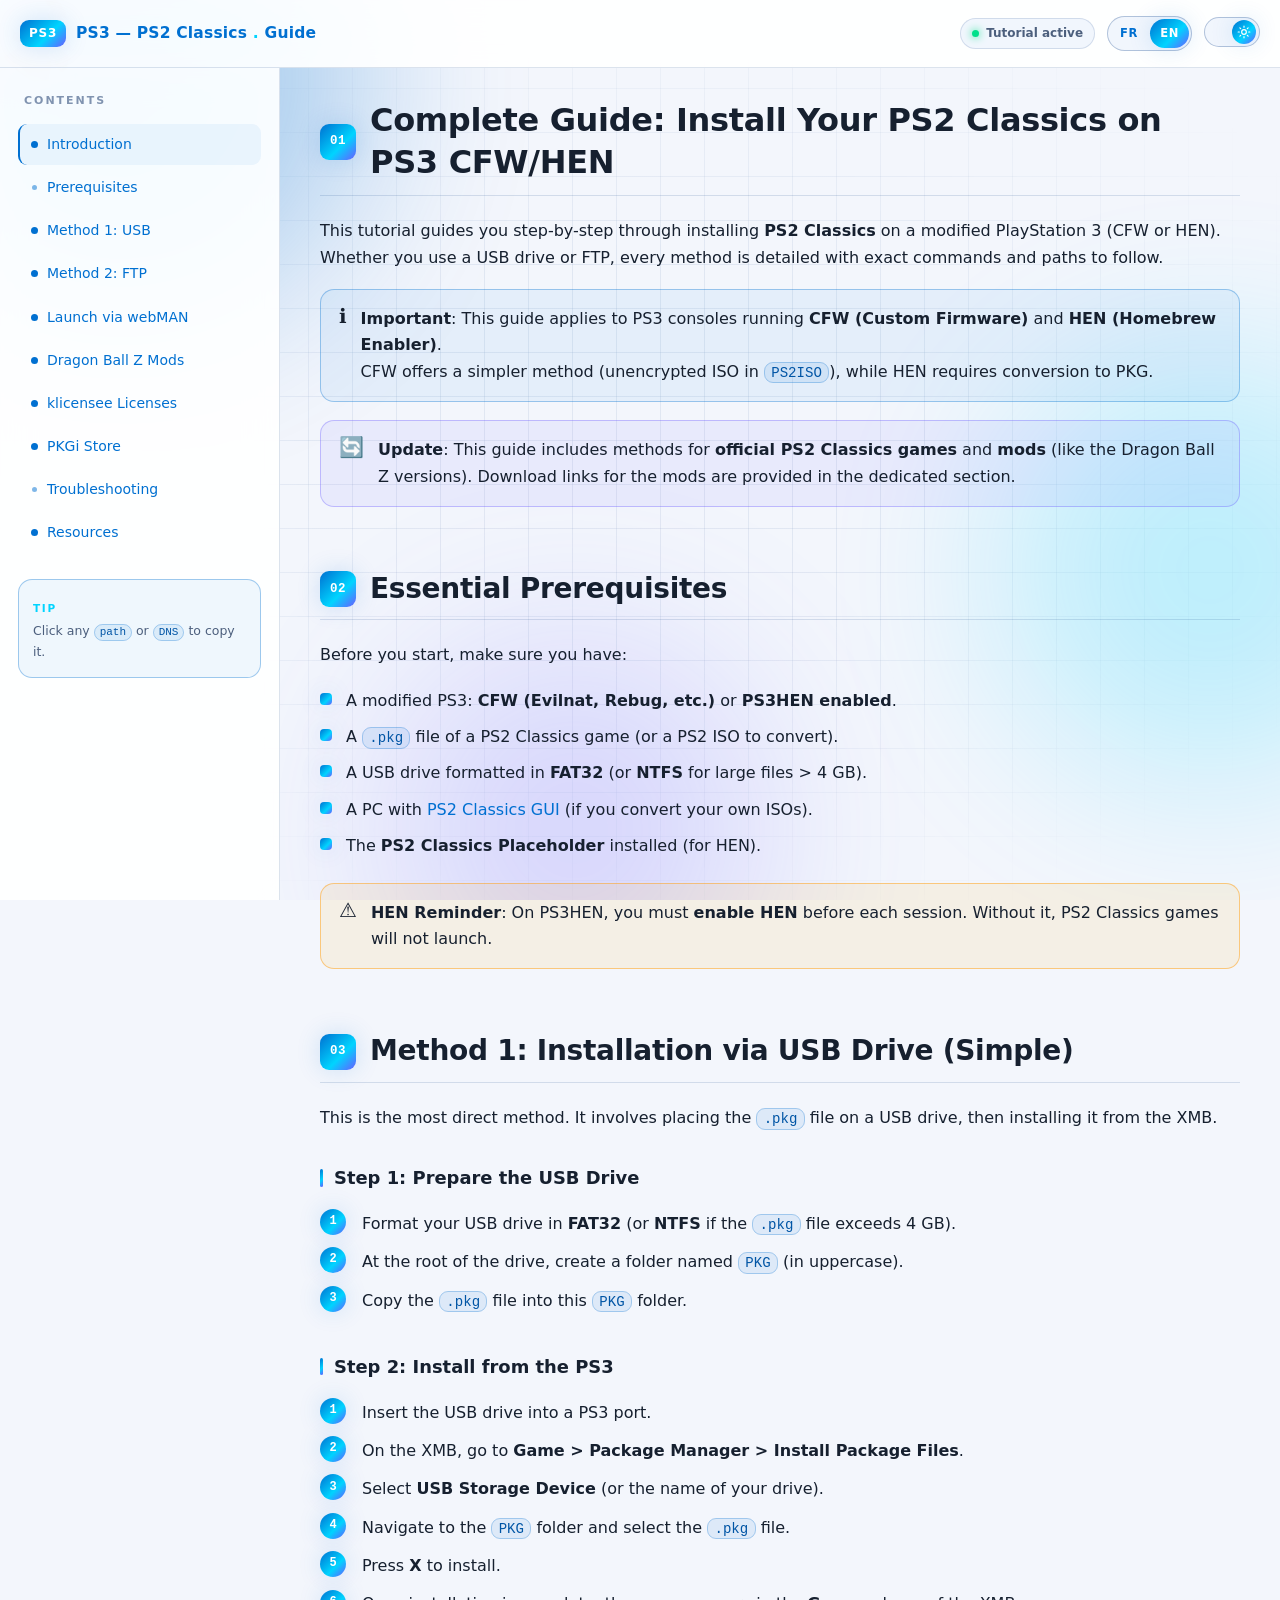
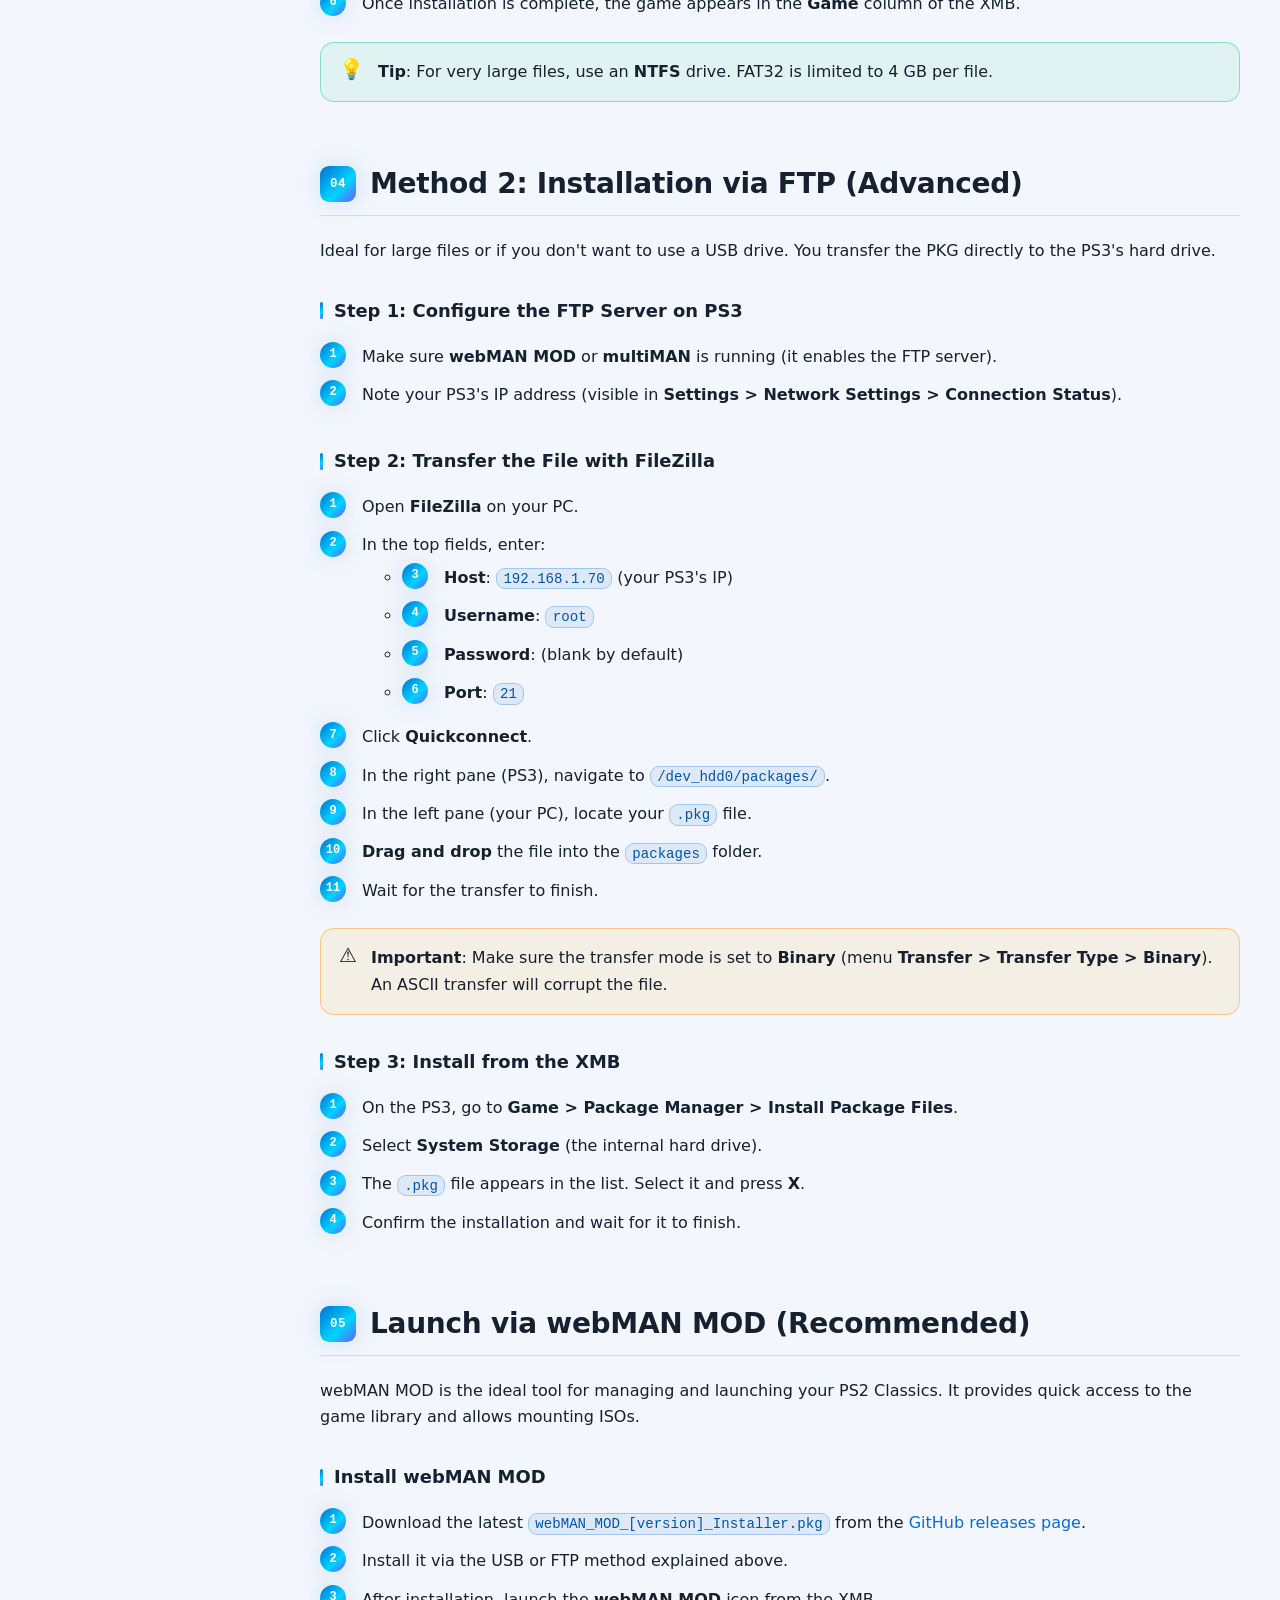
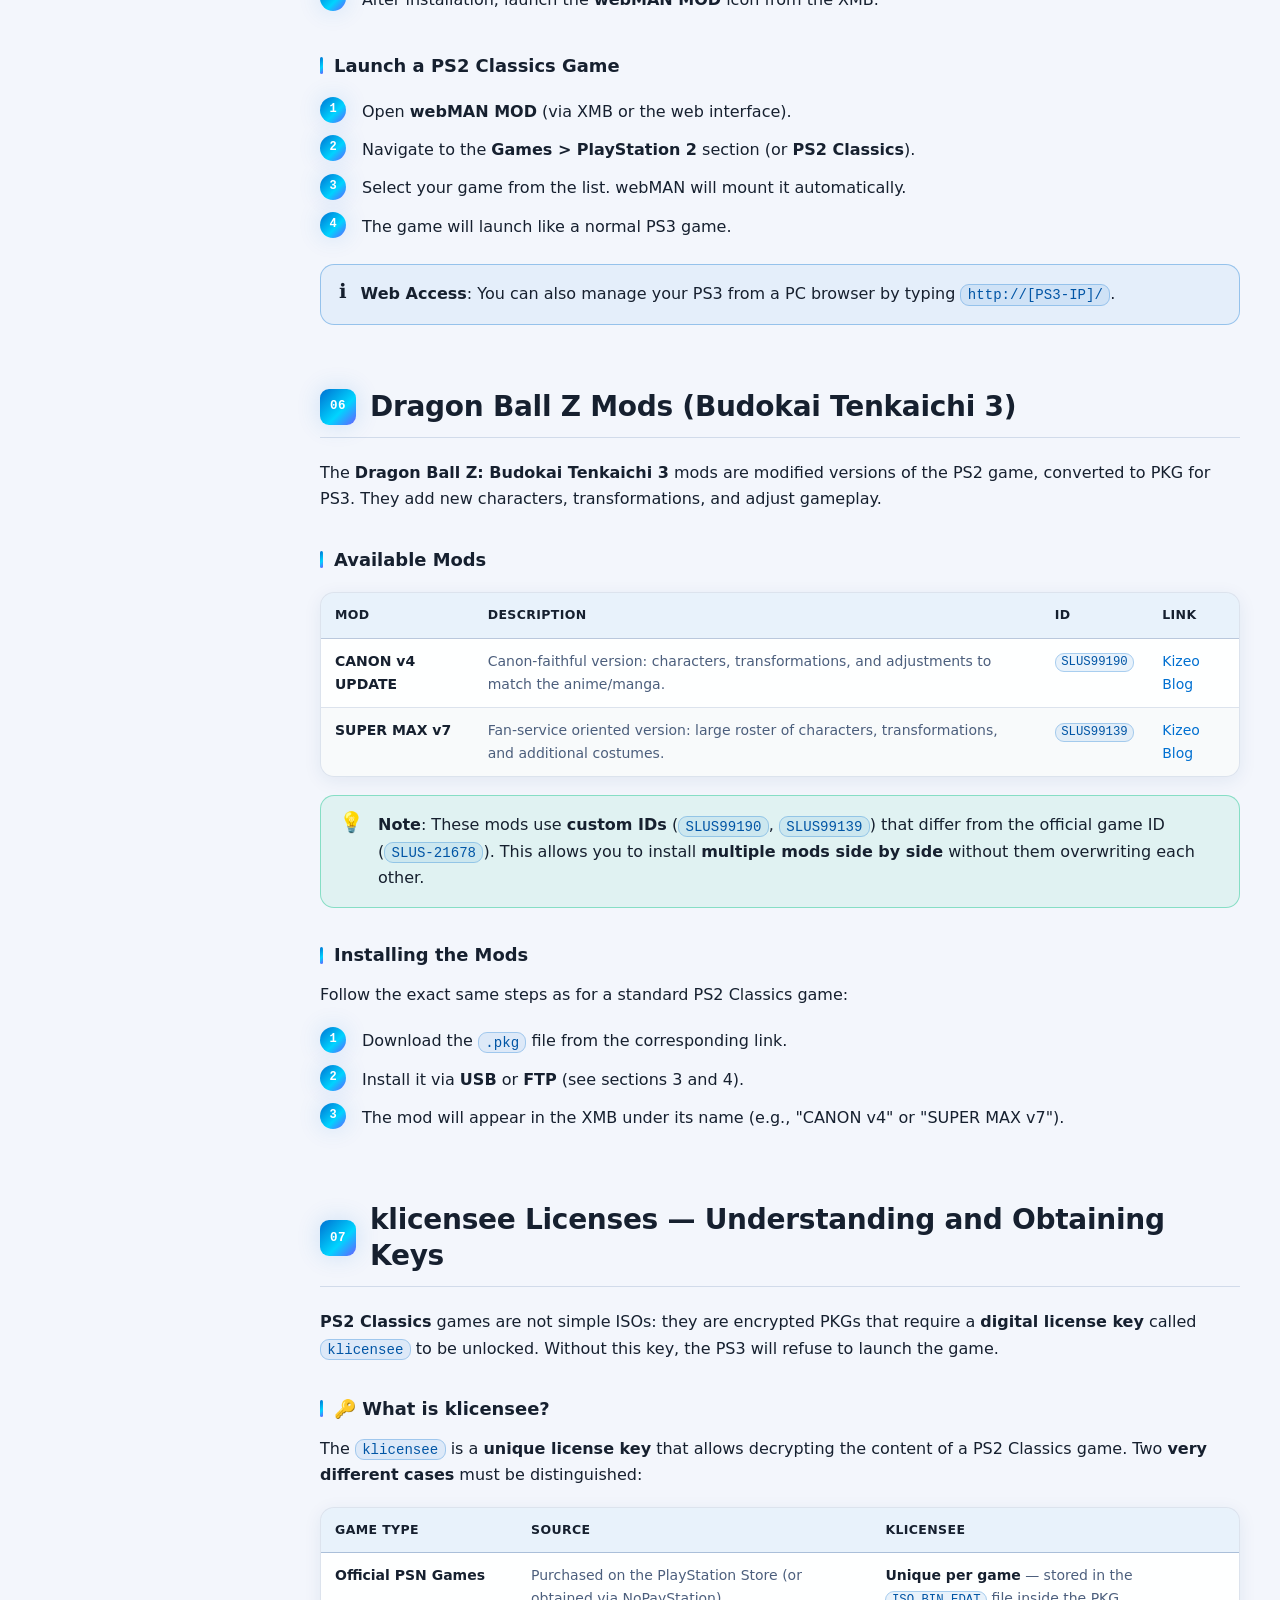
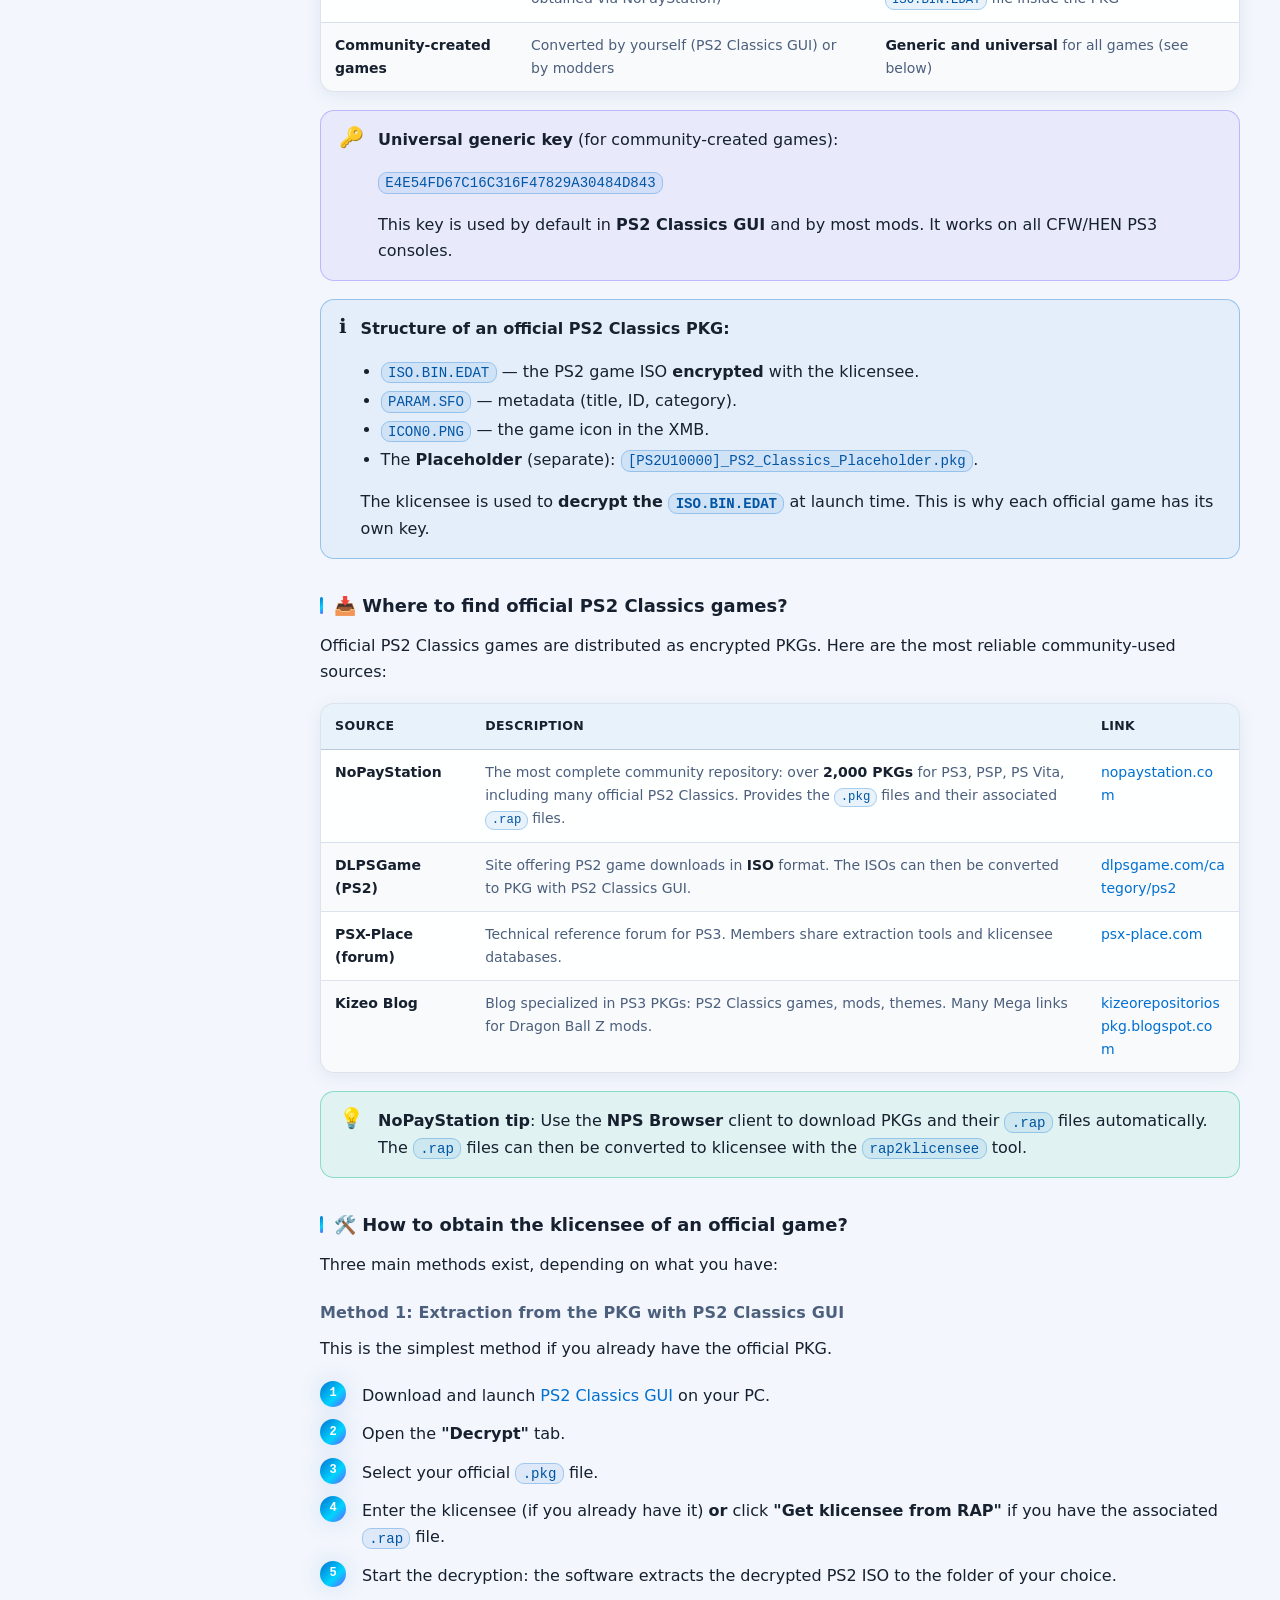
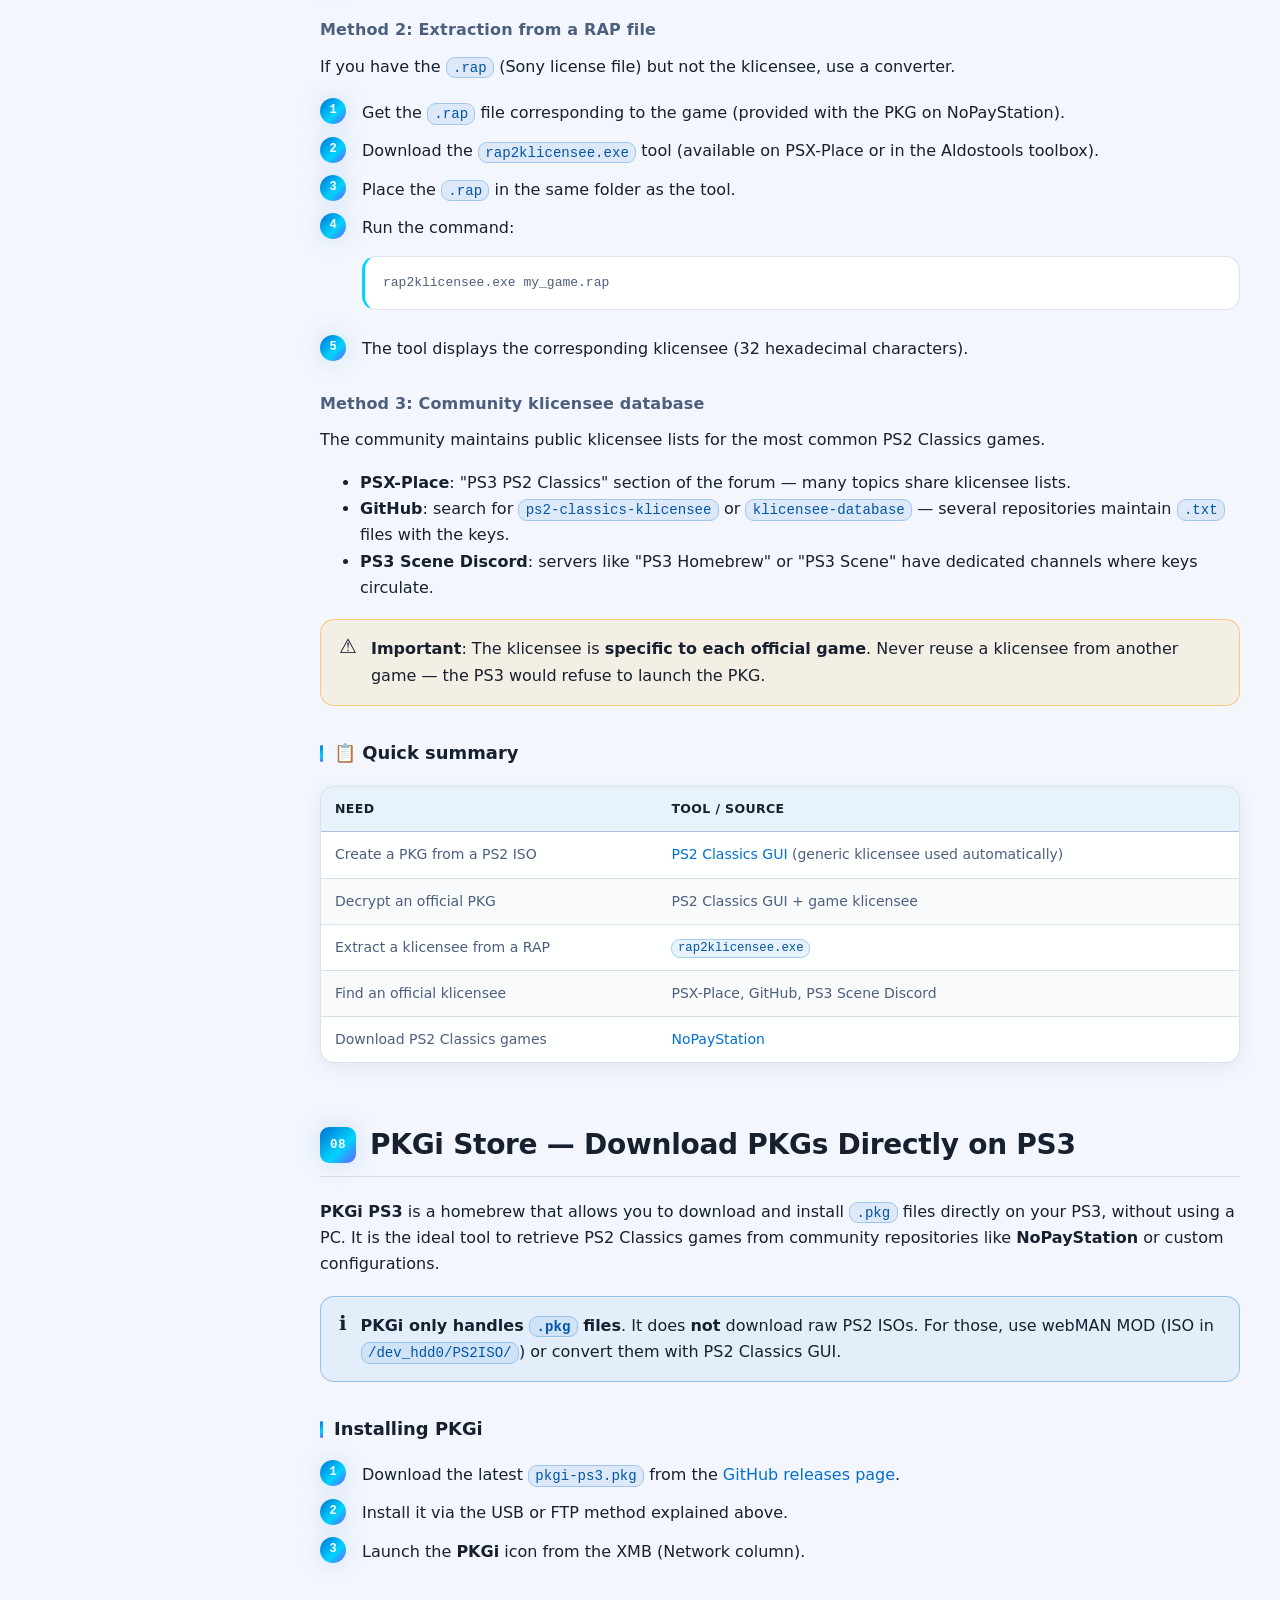
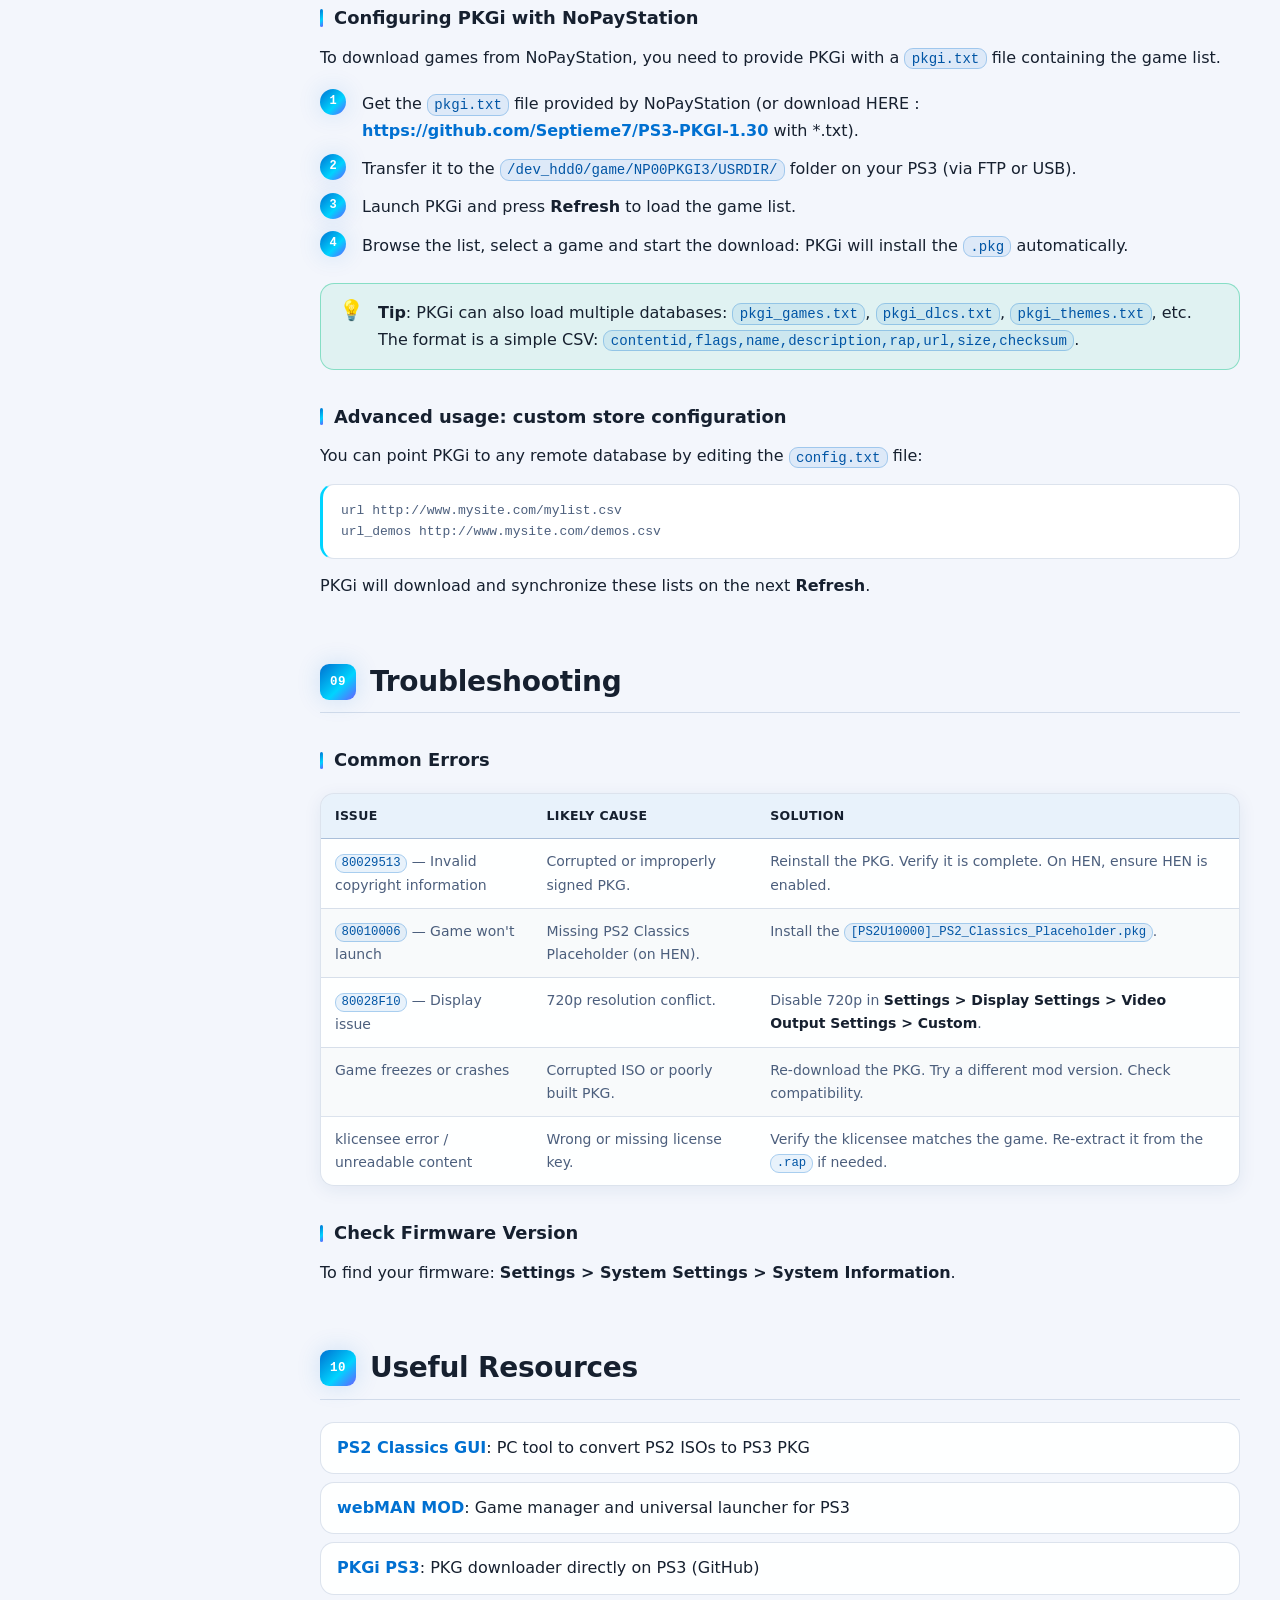
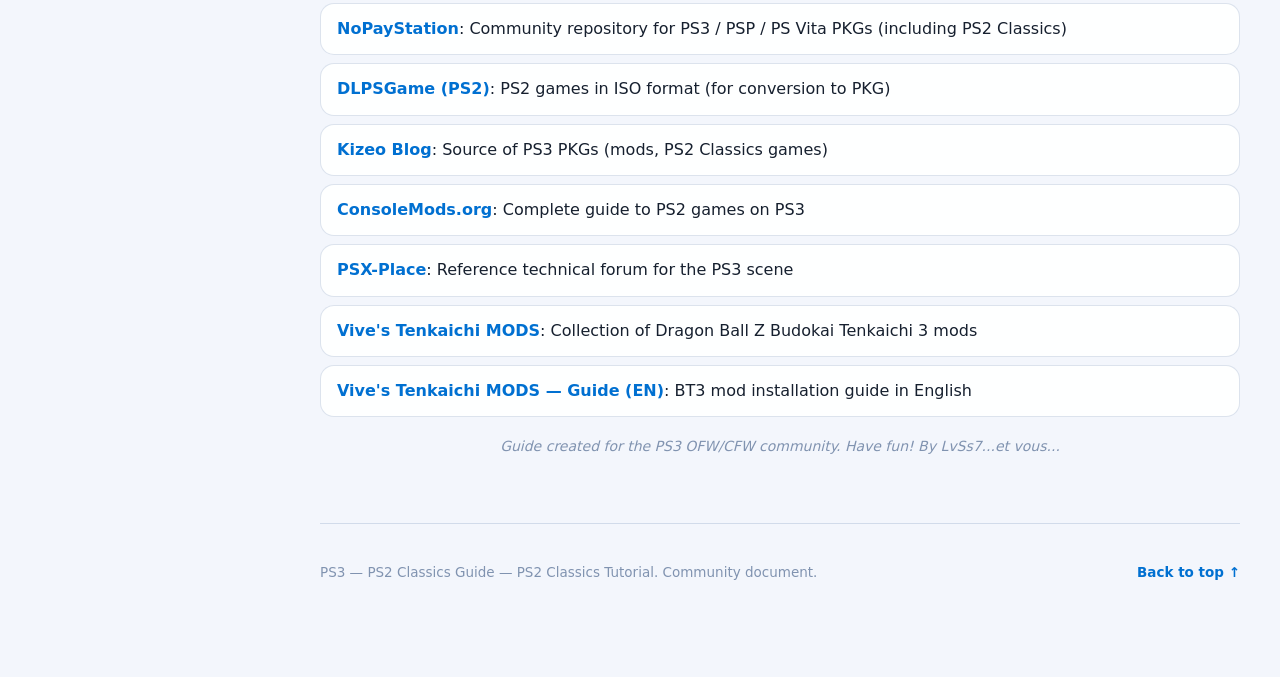
==== commit 87699d17: "Rajout liens" ====
--- a/assets/html/en.html
+++ b/assets/html/en.html
@@ -581,6 +581,8 @@
           <li><a href="https://kizeorepositoriospkg.blogspot.com/" target="_blank" rel="noopener"><strong>Kizeo Blog</strong>: Source of PS3 PKGs (mods, PS2 Classics games)</a></li>
           <li><a href="https://consolemods.org/wiki/PS3:PS2_Games,_Multiplayer,_and_Fixes" target="_blank" rel="noopener"><strong>ConsoleMods.org</strong>: Complete guide to PS2 games on PS3</a></li>
           <li><a href="https://www.psx-place.com/" target="_blank" rel="noopener"><strong>PSX-Place</strong>: Reference technical forum for the PS3 scene</a></li>
+		  <li><a href="https://vivethemodder.github.io/" target="_blank" rel="noopener"><strong>Vive's Tenkaichi MODS</strong>: Collection of Dragon Ball Z Budokai Tenkaichi 3 mods</a></li>
+          <li><a href="https://vivethemodder.github.io/guide_en.html" target="_blank" rel="noopener"><strong>Vive's Tenkaichi MODS — Guide (EN)</strong>: BT3 mod installation guide in English</a></li>
         </ul>
 
         <p class="footer-note"><em>Guide created for the PS3 OFW/CFW community. Have fun! By LvSs7...et vous...</em></p>
